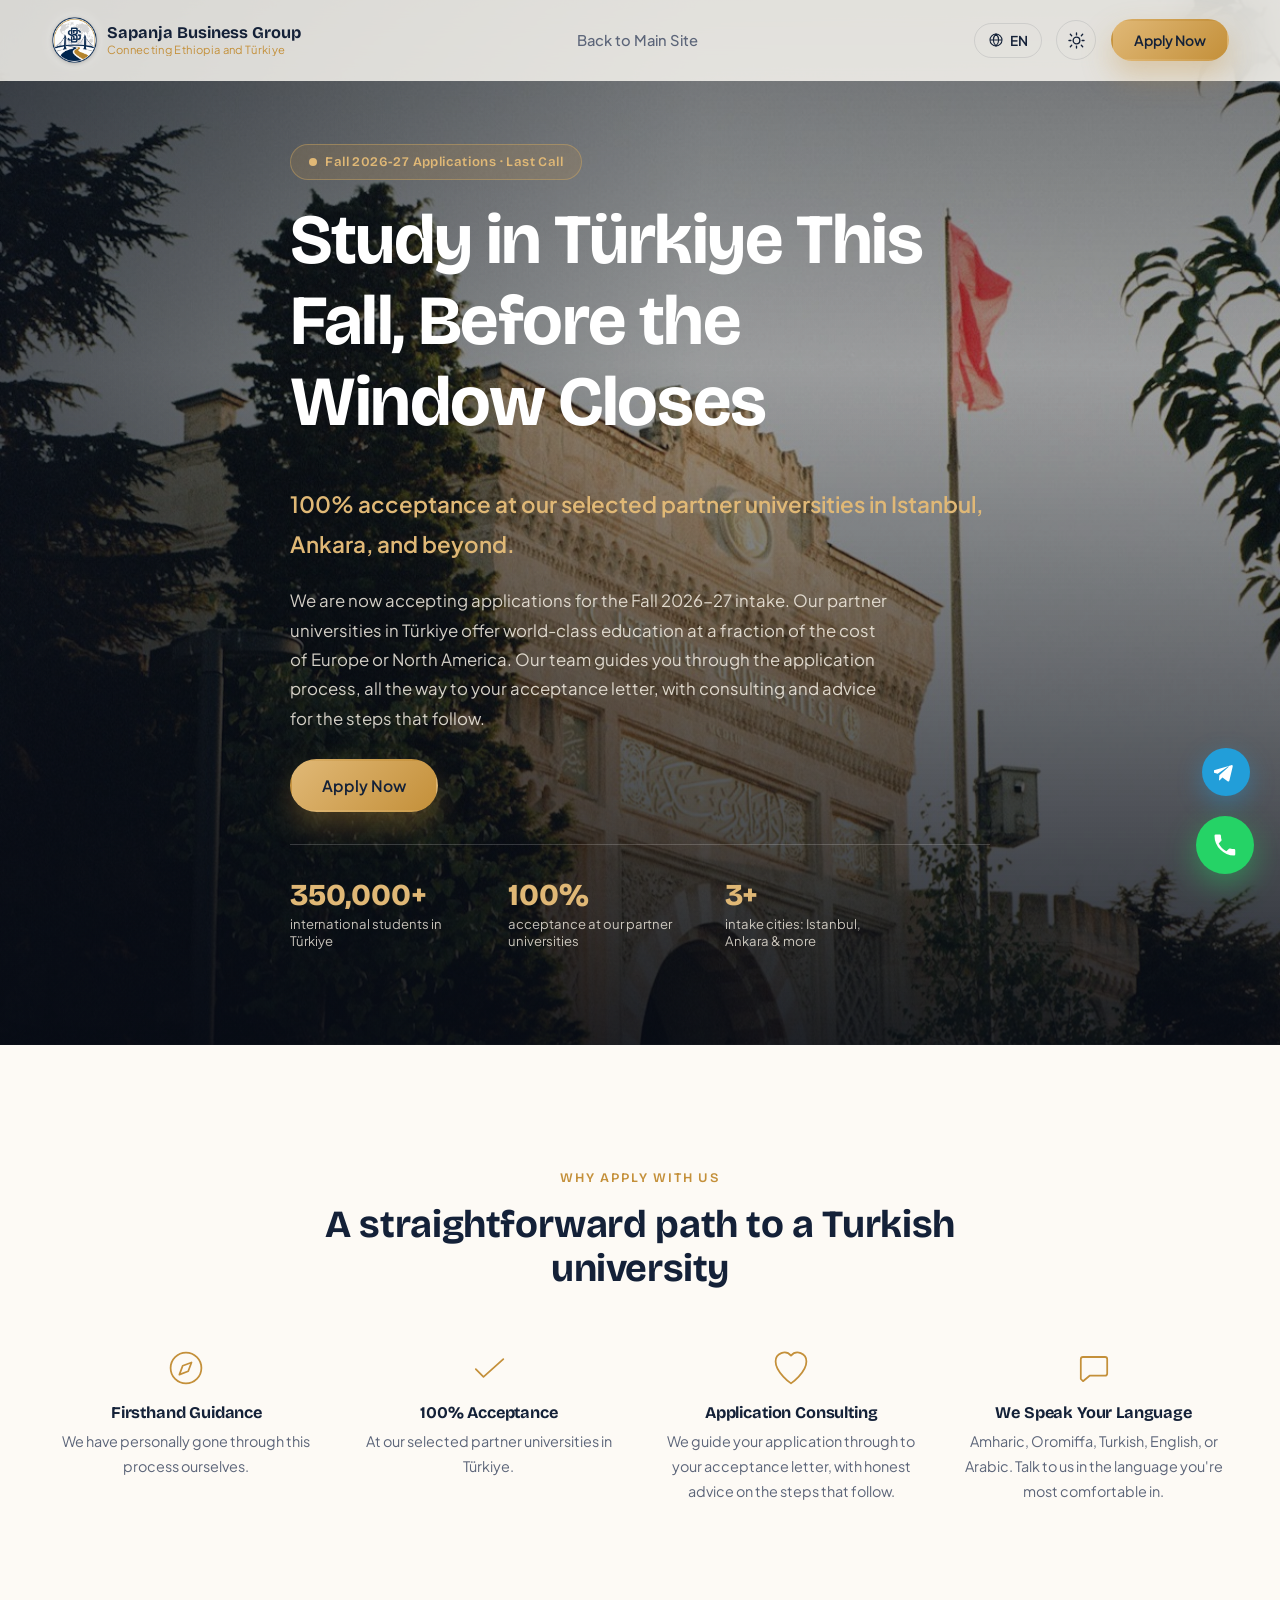
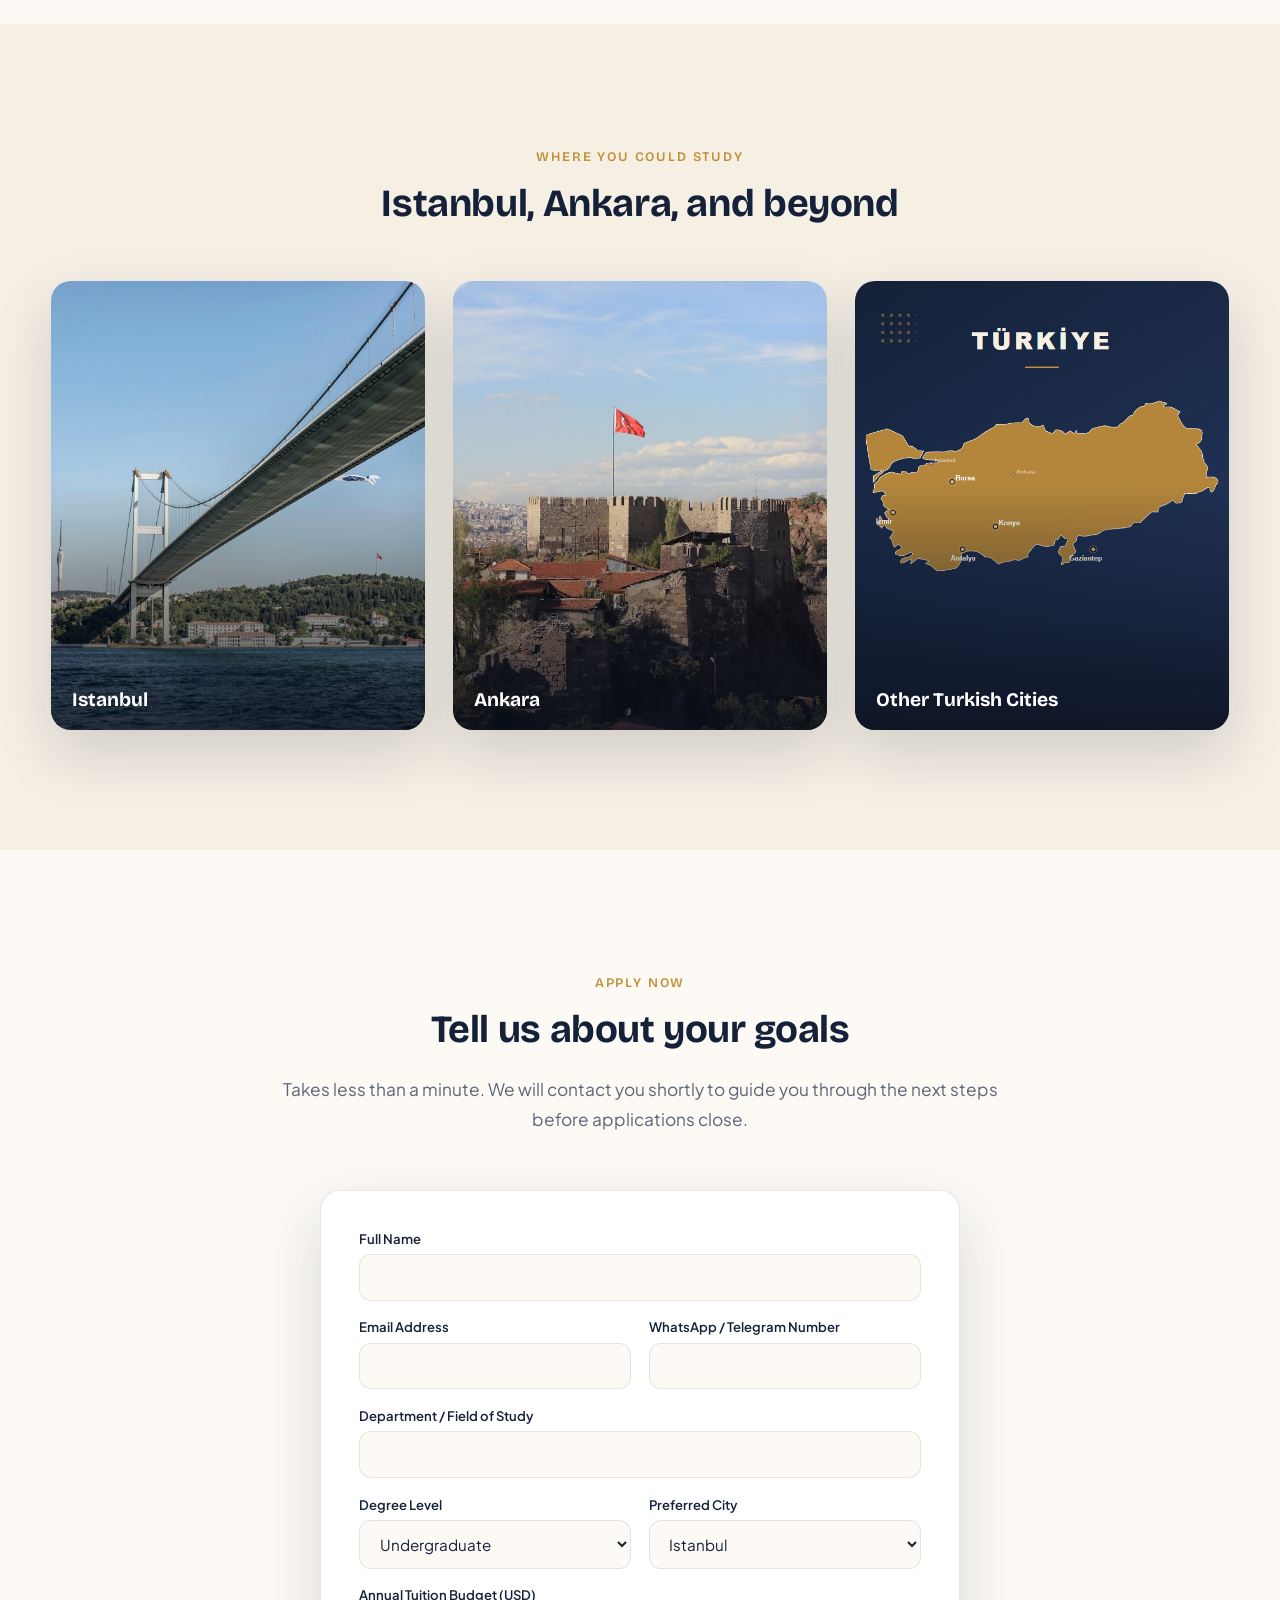
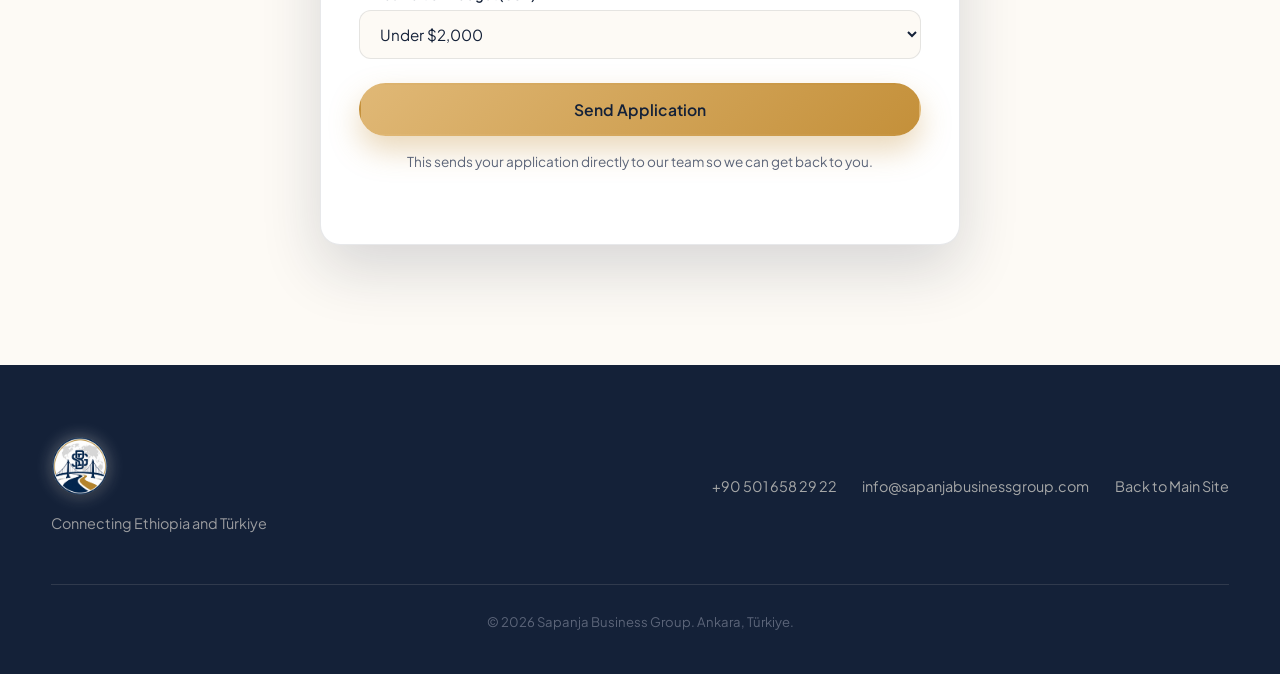
==== apply.html @ f47a03c3 "Fix mobile menu overflow, speed up preloader, add Turkiye map to apply page Header actions were over" ====
<!DOCTYPE html>
<html lang="en">
<head>
<meta charset="UTF-8">
<meta name="viewport" content="width=device-width, initial-scale=1.0">
<title>Fall 2026-27 Applications | Sapanja Business Group</title>
<meta name="description" content="Applications for Fall 2026-27 are open. 100% acceptance at our selected partner universities in Istanbul, Ankara, and beyond. Apply now, last call before the window closes.">
<link rel="icon" type="image/png" href="assets/logo-icon.png">

<meta property="og:title" content="Fall 2026-27 Applications Are Open | Sapanja Business Group">
<meta property="og:description" content="100% acceptance at our selected partner universities in Istanbul, Ankara, and beyond. Apply now.">
<meta property="og:image" content="assets/images/education-university.jpg">
<meta property="og:type" content="website">

<link rel="preconnect" href="https://fonts.googleapis.com">
<link rel="preconnect" href="https://fonts.gstatic.com" crossorigin>
<link href="https://fonts.googleapis.com/css2?family=Bricolage+Grotesque:opsz,wght@12..96,400..800&family=Plus+Jakarta+Sans:ital,wght@0,400;0,500;0,600;0,700;0,800;1,500&family=Noto+Sans+Ethiopic:wght@400;500;600;700;800&display=swap" rel="stylesheet">

<link rel="stylesheet" href="css/styles.css">
<link rel="stylesheet" href="css/apply.css">
</head>
<body>

<div id="preloader" aria-hidden="true">
  <div class="preloader-badge">
    <video class="preloader-video" src="assets/animation.mp4" autoplay muted playsinline></video>
  </div>
</div>

<header class="site-header" id="siteHeader">
  <div class="container header-inner">
    <a href="/" class="brand">
      <img src="assets/logo-icon.png" alt="Sapanja Business Group" class="brand-logo">
      <span class="brand-text">
        <span class="brand-name">Sapanja Business Group</span>
        <span class="brand-tag" data-i18n="footer.tagline">Connecting Ethiopia and Türkiye</span>
      </span>
    </a>

    <nav class="main-nav apply-nav">
      <a href="/" data-i18n="nav.back">Back to Main Site</a>
    </nav>

    <div class="header-actions">
      <div class="lang-switch" id="langSwitch">
        <button type="button" class="lang-current" id="langButton" aria-haspopup="listbox" aria-expanded="false">
          <svg viewBox="0 0 24 24" class="icon-globe"><circle cx="12" cy="12" r="9"/><path d="M3 12h18M12 3c2.5 2.5 4 6 4 9s-1.5 6.5-4 9c-2.5-2.5-4-6-4-9s1.5-6.5 4-9Z"/></svg>
          <span id="langLabel">EN</span>
        </button>
        <ul class="lang-menu" id="langMenu" role="listbox" aria-label="Select language">
          <li role="option" data-lang="en">English</li>
          <li role="option" data-lang="tr">Türkçe</li>
          <li role="option" data-lang="am">አማርኛ</li>
        </ul>
      </div>

      <button type="button" class="theme-toggle" id="themeToggle" aria-label="Toggle dark mode">
        <svg class="icon-sun" viewBox="0 0 24 24"><circle cx="12" cy="12" r="4.2"/><path d="M12 2.5v2.4M12 19.1v2.4M4.2 4.2l1.7 1.7M18.1 18.1l1.7 1.7M2.5 12h2.4M19.1 12h2.4M4.2 19.8l1.7-1.7M18.1 5.9l1.7-1.7" stroke-linecap="round"/></svg>
        <svg class="icon-moon" viewBox="0 0 24 24"><path d="M20.2 14.6A8.4 8.4 0 1 1 9.4 3.8a6.7 6.7 0 0 0 10.8 10.8Z"/></svg>
      </button>

      <a class="btn btn-gold header-cta" href="#apply-form" data-i18n="hero.cta">Apply Now</a>
    </div>
  </div>
</header>

<!-- HERO -->
<section class="hero apply-hero" id="home">
  <div class="hero-media">
    <img src="assets/images/education-university.jpg" alt="Istanbul University historic gate" class="hero-img">
    <div class="hero-scrim"></div>
  </div>

  <div class="container hero-inner">
    <span class="urgency-badge reveal"><i></i><span data-i18n="hero.eyebrow">Fall 2026-27 Applications · Last Call</span></span>
    <h1 class="hero-headline reveal" data-i18n="hero.headline">Study in Türkiye This Fall, Before the Window Closes</h1>
    <p class="hero-subheadline reveal" data-i18n="hero.subheadline">100% acceptance at our selected partner universities in Istanbul, Ankara, and beyond.</p>
    <p class="hero-body reveal" data-i18n="hero.body">We are now accepting applications for the Fall 2026-27 intake.</p>

    <div class="hero-cta reveal">
      <a href="#apply-form" class="btn btn-gold" data-i18n="hero.cta">Apply Now</a>
    </div>

    <div class="hero-stats reveal">
      <div class="hero-stat">
        <span class="hero-stat-num" data-i18n="hero.stat1.num">350,000+</span>
        <span class="hero-stat-label" data-i18n="hero.stat1.label">international students in Türkiye</span>
      </div>
      <div class="hero-stat">
        <span class="hero-stat-num" data-i18n="hero.stat2.num">100%</span>
        <span class="hero-stat-label" data-i18n="hero.stat2.label">acceptance at our partner universities</span>
      </div>
      <div class="hero-stat">
        <span class="hero-stat-num" data-i18n="hero.stat3.num">3+</span>
        <span class="hero-stat-label" data-i18n="hero.stat3.label">intake cities: Istanbul, Ankara &amp; more</span>
      </div>
    </div>
  </div>
</section>

<!-- WHY -->
<section class="section" id="why">
  <div class="container">
    <div class="section-head reveal">
      <p class="eyebrow" data-i18n="why.eyebrow">Why Apply With Us</p>
      <h2 data-i18n="why.headline">A straightforward path to a Turkish university</h2>
    </div>

    <div class="why-grid reveal">
      <div class="value-row">
        <svg viewBox="0 0 40 40" class="value-icon"><circle cx="20" cy="20" r="14"/><path d="M25 15l-3 8-8 3 3-8 8-3Z"/></svg>
        <div><h3 data-i18n="why.item1.title">Firsthand Guidance</h3><p data-i18n="why.item1.desc">We have personally gone through this process ourselves.</p></div>
      </div>
      <div class="value-row">
        <svg viewBox="0 0 40 40" class="value-icon"><path d="M8 21l7 7L33 12" stroke-linecap="round" stroke-linejoin="round"/></svg>
        <div><h3 data-i18n="why.item2.title">100% Acceptance</h3><p data-i18n="why.item2.desc">At our selected partner universities in Türkiye.</p></div>
      </div>
      <div class="value-row">
        <svg viewBox="0 0 40 40" class="value-icon"><path d="M20 34S6 24 6 14a8 8 0 0 1 14-5.3A8 8 0 0 1 34 14c0 10-14 20-14 20Z"/></svg>
        <div><h3 data-i18n="why.item3.title">Application Consulting</h3><p data-i18n="why.item3.desc">We guide your application through to your acceptance letter, with honest advice on the steps that follow.</p></div>
      </div>
      <div class="value-row">
        <svg viewBox="0 0 40 40" class="value-icon"><path d="M8 30V12a2 2 0 0 1 2-2h20a2 2 0 0 1 2 2v13a2 2 0 0 1-2 2H16l-6 5Z"/></svg>
        <div><h3 data-i18n="why.item4.title">We Speak Your Language</h3><p data-i18n="why.item4.desc">Amharic, Oromiffa, Turkish, English, or Arabic. Talk to us in the language you're most comfortable in.</p></div>
      </div>
    </div>
  </div>
</section>

<!-- CITIES -->
<section class="section section-alt" id="cities">
  <div class="container">
    <div class="section-head reveal">
      <p class="eyebrow" data-i18n="cities.eyebrow">Where You Could Study</p>
      <h2 data-i18n="cities.headline">Istanbul, Ankara, and beyond</h2>
    </div>

    <div class="city-grid reveal">
      <div class="city-card">
        <img src="assets/images/hero-istanbul.jpg" alt="Istanbul, Türkiye" loading="lazy">
        <span class="city-name" data-i18n="cities.istanbul">Istanbul</span>
      </div>
      <div class="city-card">
        <img src="assets/images/ankara-castle.jpg" alt="Ankara, Türkiye" loading="lazy">
        <span class="city-name" data-i18n="cities.ankara">Ankara</span>
      </div>
      <div class="city-card">
        <img src="assets/images/turkey-cities-map.png" alt="Map of Türkiye showing Izmir, Antalya, Bursa, Konya, and Gaziantep" loading="lazy">
        <span class="city-name" data-i18n="cities.other">Other Turkish Cities</span>
      </div>
    </div>
  </div>
</section>

<!-- FORM -->
<section class="section" id="apply-form">
  <div class="container">
    <div class="section-head reveal">
      <p class="eyebrow" data-i18n="form.eyebrow">Apply Now</p>
      <h2 data-i18n="form.headline">Tell us about your goals</h2>
      <p class="section-intro" data-i18n="form.intro">Takes less than a minute. We will reach out on WhatsApp to guide you through the next steps before applications close.</p>
    </div>

    <form class="contact-form apply-form reveal" id="applyForm">
      <div class="form-field">
        <label for="fullName" data-i18n="form.fullName">Full Name</label>
        <input type="text" id="fullName" name="fullName" required>
      </div>
      <div class="form-row">
        <div class="form-field">
          <label for="email" data-i18n="form.email">Email Address</label>
          <input type="email" id="email" name="email" required>
        </div>
        <div class="form-field">
          <label for="phone" data-i18n="form.phone">WhatsApp / Telegram Number</label>
          <input type="tel" id="phone" name="phone" required>
        </div>
      </div>
      <div class="form-field">
        <label for="department" data-i18n="form.department">Department / Field of Study</label>
        <input type="text" id="department" name="department" required>
      </div>
      <div class="form-row">
        <div class="form-field">
          <label for="level" data-i18n="form.level">Degree Level</label>
          <select id="level" name="level">
            <option value="undergrad" data-i18n="form.level.undergrad">Undergraduate</option>
            <option value="masters" data-i18n="form.level.masters">Master's</option>
            <option value="phd" data-i18n="form.level.phd">PhD</option>
          </select>
        </div>
        <div class="form-field">
          <label for="city" data-i18n="form.city">Preferred City</label>
          <select id="city" name="city">
            <option value="istanbul" data-i18n="form.city.istanbul">Istanbul</option>
            <option value="ankara" data-i18n="form.city.ankara">Ankara</option>
            <option value="other" data-i18n="form.city.other">Other City</option>
          </select>
        </div>
      </div>
      <div class="form-field">
        <label for="budget" data-i18n="form.budget">Annual Tuition Budget (USD)</label>
        <select id="budget" name="budget">
          <option value="b1" data-i18n="form.budget.b1">Under $2,000</option>
          <option value="b2" data-i18n="form.budget.b2">$2,000 - $4,000</option>
          <option value="b3" data-i18n="form.budget.b3">$4,000 - $6,000</option>
          <option value="b4" data-i18n="form.budget.b4">$6,000+</option>
        </select>
      </div>
      <button type="submit" class="btn btn-gold form-submit" data-i18n="form.submit">Send Application</button>
      <p class="form-note form-note-static" data-i18n="form.note">This sends your details to us on WhatsApp and saves a PDF copy for your records.</p>
      <p class="form-note" id="formNote"></p>
    </form>
  </div>
</section>

<!-- FOOTER -->
<footer class="site-footer">
  <div class="container footer-inner apply-footer-inner">
    <div class="footer-brand">
      <img src="assets/logo-icon.png" alt="Sapanja Business Group" class="footer-logo">
      <p data-i18n="footer.tagline">Connecting Ethiopia and Türkiye</p>
    </div>

    <div class="footer-col">
      <a href="tel:+905016582922">+90 501 658 29 22</a>
      <a href="mailto:info@sapanjabusinessgroup.com">info@sapanjabusinessgroup.com</a>
      <a href="/" data-i18n="nav.back">Back to Main Site</a>
    </div>
  </div>
  <div class="footer-bottom">
    <p>&copy; <span id="year"></span> <span data-i18n="footer.rights">Sapanja Business Group. Ankara, Türkiye.</span></p>
  </div>
</footer>

<a href="https://t.me/+905016582922" target="_blank" rel="noopener" class="telegram-float" aria-label="Chat on Telegram">
  <svg viewBox="0 0 240 240"><path d="M186.6 68.2 154 205.2c-2.5 10.9-9.1 13.5-18.4 8.4l-51-37.6-24.6 23.7c-2.7 2.7-5 5-10.2 5l3.6-51.6 94.2-85.2c4.1-3.6-.9-5.7-6.4-2.1L36.8 138.2l-50.6-15.9c-11-3.5-11.2-11 2.3-16.2L172.5 51.6c9.2-3.4 17.2 2.2 14.1 16.6Z"/></svg>
</a>

<a href="https://wa.me/905016582922" target="_blank" rel="noopener" class="whatsapp-float" aria-label="Chat on WhatsApp">
  <svg viewBox="0 0 24 24"><path d="M6.6 10.8c1.4 2.8 3.8 5.1 6.6 6.6l2.2-2.2a1 1 0 0 1 1-.25 11 11 0 0 0 3.4.55 1 1 0 0 1 1 1V20a1 1 0 0 1-1 1A17 17 0 0 1 3 4a1 1 0 0 1 1-1h3.5a1 1 0 0 1 1 1 11 11 0 0 0 .55 3.4 1 1 0 0 1-.25 1L6.6 10.8Z"/></svg>
</a>

<button type="button" class="back-to-top" id="backToTop" aria-label="Back to top">
  <svg viewBox="0 0 24 24"><path d="M12 19V5M5 12l7-7 7 7"/></svg>
</button>

<script src="js/apply-i18n.js"></script>
<script src="js/apply.js"></script>
</body>
</html>
---- css/styles.css ----
/* ===================================================================
   Sapanca Business Group - Stylesheet
=================================================================== */

:root{
  --navy: #142138;
  --navy-2: #1c2c4a;
  --gold: #c4903a;
  --gold-light: #e0b876;
  --sand: #f5efe4;
  --white: #fdfaf5;

  --bg: var(--white);
  --bg-alt: var(--sand);
  --surface: #ffffff;
  --text: #142138;
  --text-muted: #5c6579;
  --border: rgba(20,33,56,.10);
  --header-bg: rgba(253,250,245,.82);
  --shadow: 0 10px 30px rgba(20,33,56,.08);
  --shadow-lg: 0 24px 60px rgba(20,33,56,.16);

  --radius: 20px;
  --radius-sm: 12px;
  --ease: cubic-bezier(.16,1,.3,1);
}

:root[data-theme="dark"]{
  --bg: #0c1220;
  --bg-alt: #090e1a;
  --surface: #141d33;
  --text: #f3efe6;
  --text-muted: #a7b0c4;
  --border: rgba(245,239,228,.10);
  --header-bg: rgba(12,18,32,.82);
  --shadow: 0 10px 30px rgba(0,0,0,.4);
  --shadow-lg: 0 26px 70px rgba(0,0,0,.55);
  --gold: #dcae63;
}

*,*::before,*::after{ box-sizing: border-box; }
html{ scroll-behavior: smooth; }
body{
  margin:0;
  font-family:'Plus Jakarta Sans', system-ui, sans-serif;
  background: var(--bg);
  color: var(--text);
  transition: background-color .35s var(--ease), color .35s var(--ease);
  overflow-x: hidden;
  -webkit-font-smoothing: antialiased;
}
h1,h2,h3,h4{
  font-family:'Bricolage Grotesque', 'Plus Jakarta Sans', sans-serif;
  font-weight: 700;
  color: var(--text);
  line-height: 1.15;
  letter-spacing: -.01em;
  margin: 0 0 .6em;
}
p{ color: var(--text-muted); line-height: 1.75; margin: 0 0 1.1em; }
a{ color: inherit; text-decoration: none; }
img{ max-width:100%; display:block; }
ul{ list-style:none; margin:0; padding:0; }
button{ font-family: inherit; cursor:pointer; }

html[data-current-lang="am"] body{ font-family:'Noto Sans Ethiopic','Plus Jakarta Sans',sans-serif; }
html[data-current-lang="am"] h1,
html[data-current-lang="am"] h2,
html[data-current-lang="am"] h3,
html[data-current-lang="am"] h4{ font-family:'Noto Sans Ethiopic','Bricolage Grotesque',sans-serif; }

.container{
  width: min(1200px, 92%);
  margin-inline: auto;
}

.eyebrow{
  display:inline-block;
  font-family:'Bricolage Grotesque',sans-serif;
  font-weight:600;
  font-size:.82rem;
  letter-spacing:.14em;
  text-transform:uppercase;
  color: var(--gold);
  margin-bottom: .9em;
}
.eyebrow-light{ color: var(--gold-light); }

.section{ padding: 7.5rem 0; }
.section-alt{ background: var(--bg-alt); }
.section-dark{
  background: linear-gradient(165deg, var(--navy) 0%, #0d1526 100%);
  color: var(--sand);
  padding-bottom: 5rem;
}
.section-dark h2, .section-dark h3{ color: var(--white); }
.section-dark p{ color: rgba(245,239,228,.78); }

.section-head{ max-width: 720px; margin: 0 auto 3.5rem; text-align:center; }
.section-head h2{ font-size: clamp(1.9rem, 3vw, 2.7rem); }
.section-intro{ font-size: 1.08rem; }

/* ---------- Buttons ---------- */
.btn{
  display:inline-flex;
  align-items:center;
  gap:.5em;
  padding: .95em 1.9em;
  border-radius: 999px;
  font-weight:600;
  font-size:.98rem;
  border: 2px solid transparent;
  transition: transform .3s var(--ease), box-shadow .3s var(--ease), background-color .3s var(--ease), color .3s var(--ease), border-color .3s var(--ease);
  white-space: nowrap;
}
.btn:hover{ transform: translateY(-3px); }
.btn-gold{
  background: linear-gradient(135deg, var(--gold-light), var(--gold));
  color: var(--navy);
  box-shadow: 0 14px 30px rgba(196,144,58,.35);
}
.btn-gold:hover{ box-shadow: 0 18px 38px rgba(196,144,58,.48); }
.btn-outline-light{
  color: #fff;
  border-color: rgba(255,255,255,.55);
}
.btn-outline-light:hover{ background: rgba(255,255,255,.1); border-color:#fff; }
.btn-whatsapp{
  background:#25D366;
  color:#fff;
  box-shadow: 0 14px 28px rgba(37,211,102,.35);
}
.btn-telegram{
  background:#229ED9;
  color:#fff;
  box-shadow: 0 14px 28px rgba(34,158,217,.35);
}
.btn-icon{ width:1.15em; height:1.15em; fill:currentColor; }
.contact-cta-row{ display:flex; gap:1rem; flex-wrap:wrap; }

/* ---------- Header ---------- */
.site-header{
  position: fixed; inset: 0 0 auto 0; z-index: 500;
  backdrop-filter: blur(16px);
  background: var(--header-bg);
  border-bottom: 1px solid transparent;
  transition: border-color .3s var(--ease), background-color .3s var(--ease);
}
.site-header.scrolled{ border-color: var(--border); box-shadow: 0 4px 24px rgba(0,0,0,.05); }
.header-inner{
  display:flex; align-items:center; justify-content:space-between;
  height: 80px;
  gap: 1.5rem;
}
.brand{ display:flex; align-items:center; gap:.6rem; min-width:0; flex-shrink:1; }
.brand-logo{
  width:46px; height:46px; object-fit:contain; flex-shrink:0;
  filter: drop-shadow(0 1px 2px rgba(0,0,0,.22)) drop-shadow(0 0 7px rgba(255,255,255,.45));
}
.brand-text{ display:flex; flex-direction:column; line-height:1.15; min-width:0; overflow:hidden; }
.brand-name{
  font-family:'Bricolage Grotesque',sans-serif; font-weight:700; font-size:1.02rem; color:var(--text);
  white-space:nowrap; overflow:hidden; text-overflow:ellipsis;
}
.brand-tag{ font-size:.7rem; color: var(--gold); letter-spacing:.03em; white-space:nowrap; overflow:hidden; text-overflow:ellipsis; }

.main-nav{ display:flex; align-items:center; gap:1.6rem; margin-inline:auto; }
.main-nav a{
  font-size:.92rem; font-weight:500; color: var(--text-muted);
  position:relative; padding: .3rem 0; white-space:nowrap;
  transition: color .25s var(--ease);
}
.main-nav a::after{
  content:''; position:absolute; left:0; right:100%; bottom:-2px; height:2px;
  background: var(--gold); transition: right .3s var(--ease);
}
.main-nav a:hover{ color: var(--text); }
.main-nav a:hover::after{ right:0; }

.nav-apply-link{
  display:inline-flex; align-items:center; gap:.45rem;
  color: var(--gold) !important; font-weight:700;
}
.nav-apply-link i{
  width:7px; height:7px; border-radius:50%; background: var(--gold); flex-shrink:0;
  animation: urgencyPulse 1.6s infinite;
}
@keyframes urgencyPulse{
  0%,100%{ box-shadow: 0 0 0 0 rgba(196,144,58,.5); }
  50%{ box-shadow: 0 0 0 5px rgba(196,144,58,0); }
}

.header-actions{ display:flex; align-items:center; gap: .9rem; flex-shrink:0; }

.lang-switch{ position:relative; }
.lang-current{
  display:flex; align-items:center; gap:.4rem;
  background: transparent; border:1px solid var(--border);
  color: var(--text); padding:.5rem .8rem; border-radius: 999px;
  font-size:.85rem; font-weight:600;
  transition: border-color .25s var(--ease);
}
.lang-current:hover{ border-color: var(--gold); }
.icon-globe{ width:16px; height:16px; fill:none; stroke:currentColor; stroke-width:1.6; }
.lang-menu{
  position:absolute; top: calc(100% + 10px); right:0;
  background: var(--surface); border:1px solid var(--border);
  border-radius: var(--radius-sm); box-shadow: var(--shadow-lg);
  min-width:150px; overflow:hidden;
  opacity:0; visibility:hidden; transform: translateY(-8px);
  transition: all .25s var(--ease);
}
.lang-switch.open .lang-menu{ opacity:1; visibility:visible; transform:translateY(0); }
.lang-menu li{
  padding:.75rem 1rem; font-size:.9rem; font-weight:500;
  cursor:pointer; transition: background-color .2s;
  color: var(--text);
}
.lang-menu li:hover{ background: var(--bg-alt); }
.lang-menu li.active{ color: var(--gold); font-weight:700; }

.theme-toggle{
  width:40px; height:40px; border-radius:50%;
  border:1px solid var(--border); background: transparent;
  display:flex; align-items:center; justify-content:center;
  color: var(--text);
  transition: border-color .25s var(--ease);
}
.theme-toggle:hover{ border-color: var(--gold); }
.theme-toggle svg{ width:19px; height:19px; fill:none; stroke:currentColor; stroke-width:1.7; }
.icon-moon{ display:none; }
:root[data-theme="dark"] .icon-sun{ display:none; }
:root[data-theme="dark"] .icon-moon{ display:block; }

.header-cta{ padding:.7em 1.5em; font-size:.88rem; }

.hamburger{
  display:none; width:40px; height:40px; border:none; background:transparent;
  flex-direction:column; align-items:center; justify-content:center; gap:5px;
}
.hamburger span{
  width:22px; height:2px; background: var(--text); border-radius:2px;
  transition: transform .3s var(--ease), opacity .3s var(--ease);
}
.hamburger.open span:nth-child(1){ transform: translateY(7px) rotate(45deg); }
.hamburger.open span:nth-child(2){ opacity:0; }
.hamburger.open span:nth-child(3){ transform: translateY(-7px) rotate(-45deg); }

/* ---------- Hero (photo-backed) ---------- */
.hero{
  position: relative;
  min-height: 100vh;
  display:flex; align-items:flex-end;
  padding: 9rem 0 6rem;
  overflow:hidden;
  isolation: isolate;
}
.hero-media{ position:absolute; inset:0; z-index:-1; }
.hero-media picture{ display:block; width:100%; height:100%; }
.hero-img{
  width:100%; height:100%; object-fit:cover; object-position: center 50%;
  transform: scale(1.06);
  animation: heroZoom 22s ease-out forwards;
}
@keyframes heroZoom{ to{ transform: scale(1); } }
.hero-scrim{
  position:absolute; inset:0;
  background:
    linear-gradient(180deg, rgba(10,15,26,.55) 0%, rgba(10,15,26,.35) 35%, rgba(8,12,22,.88) 100%),
    linear-gradient(90deg, rgba(8,12,22,.55) 0%, rgba(8,12,22,.05) 55%);
}
.hero-inner{ position:relative; z-index:1; max-width: 760px; }
.hero-headline{
  font-size: clamp(2.5rem, 5.6vw, 4.4rem);
  font-weight:700;
  letter-spacing:-.02em;
  color: #fff;
}
.hero-subheadline{ font-size: clamp(1.1rem, 1.8vw, 1.4rem); color: var(--gold-light); font-weight:600; margin-bottom:1em; }
.hero-body{ max-width: 600px; font-size:1.05rem; color: rgba(245,239,228,.86); }
.hero-cta{ display:flex; gap:1rem; flex-wrap:wrap; margin-top: 1.6rem; }

.scroll-cue{
  position:absolute; bottom: 1.6rem; left:50%; transform: translateX(-50%);
  width:26px; height:42px; border:2px solid rgba(255,255,255,.55); border-radius:20px;
  z-index:1;
}
.scroll-cue span{
  position:absolute; top:7px; left:50%; width:4px; height:8px; border-radius:2px;
  background: var(--gold-light); transform: translateX(-50%);
  animation: scrollcue 1.8s infinite;
}
@keyframes scrollcue{
  0%{ opacity:1; top:7px; } 70%{opacity:0;} 100%{ opacity:0; top:20px; }
}

/* ---------- Marquee ---------- */
.marquee{
  background: var(--navy); overflow:hidden; white-space:nowrap;
  border-bottom: 1px solid rgba(245,239,228,.08);
}
.marquee-track{
  display:inline-flex; align-items:center; gap: 2.5rem;
  padding: .85rem 0;
  animation: marqueeScroll 32s linear infinite;
  width: max-content;
}
.marquee-track span{
  font-family:'Bricolage Grotesque',sans-serif; font-weight:600; font-size:.95rem;
  letter-spacing:.08em; text-transform:uppercase; color: rgba(245,239,228,.75);
}
.marquee-track i{ width:5px; height:5px; border-radius:50%; background: var(--gold); display:inline-block; }
@keyframes marqueeScroll{ from{ transform: translateX(0); } to{ transform: translateX(-50%); } }

/* ---------- Stats strip ---------- */
.stats-strip{ background: var(--bg); padding: 3.5rem 0; }
.stats-grid{ display:grid; grid-template-columns: repeat(4,1fr); gap: 1.25rem; }
.stat-card{
  background: var(--surface); border:1px solid var(--border); border-radius: var(--radius);
  padding: 1.8rem 1.4rem; box-shadow: var(--shadow); text-align:center;
  transition: transform .35s var(--ease), box-shadow .35s var(--ease);
}
.stat-card:hover{ transform: translateY(-6px); box-shadow: var(--shadow-lg); }
.stat-num, .stat-num-plain{
  font-family:'Bricolage Grotesque',sans-serif; font-weight:800; font-size:2rem; color: var(--navy);
  display:inline;
}
.stat-plus{ font-family:'Bricolage Grotesque',sans-serif; font-weight:800; font-size:2rem; color: var(--gold); }
:root[data-theme="dark"] .stat-num, :root[data-theme="dark"] .stat-num-plain{ color: var(--gold-light); }
.stat-label{ font-size:.82rem; color: var(--text-muted); display:block; margin-top:.4rem; }

/* ---------- About ---------- */
.about-grid{ display:grid; grid-template-columns: .95fr 1.05fr; gap: 4.5rem; align-items:center; }
.about-media{ position:relative; border-radius: var(--radius); overflow:hidden; box-shadow: var(--shadow-lg); aspect-ratio: 4/5; }
.about-media img{ width:100%; height:100%; object-fit:cover; }
.about-media-caption{
  position:absolute; left:1.2rem; bottom:1.2rem;
  display:flex; align-items:center; gap:.5rem;
  background: rgba(12,18,32,.65); backdrop-filter: blur(8px);
  color:#fff; font-size:.85rem; font-weight:600;
  padding:.55rem 1rem; border-radius:999px;
}
.pin-icon{ width:15px; height:15px; fill:none; stroke: var(--gold-light); stroke-width:1.8; }
.about-copy h2{ font-size: clamp(1.9rem,3vw,2.6rem); }

.value-list{ margin-top: 2rem; display:grid; gap: 1.4rem; }
.value-row{ display:flex; gap:1.1rem; align-items:flex-start; }
.value-icon{ width:40px; height:40px; flex-shrink:0; fill:none; stroke: var(--gold); stroke-width:1.6; stroke-linecap:round; stroke-linejoin:round; }
.value-row h3{ font-size:1.02rem; margin-bottom:.25rem; }
.value-row p{ font-size:.9rem; margin:0; }

/* ---------- Services ---------- */
.service-block{
  display:grid; grid-template-columns: .9fr 1.1fr; gap:3.5rem; align-items:center;
  margin-bottom: 5.5rem;
}
.service-block:last-child{ margin-bottom:0; }
.service-block.reverse{ direction: rtl; }
.service-block.reverse > *{ direction: ltr; }
.service-media{
  position:relative; aspect-ratio: 4/3.2; border-radius: var(--radius);
  overflow:hidden; box-shadow: var(--shadow-lg);
}
.service-media img{ width:100%; height:100%; object-fit:cover; transition: transform .6s var(--ease); }
.service-block:hover .service-media img{ transform: scale(1.06); }
.service-media::after{
  content:''; position:absolute; inset:0;
  background: linear-gradient(180deg, rgba(10,15,26,.05) 40%, rgba(10,15,26,.75) 100%);
}
.service-number{
  position:absolute; top:1.2rem; left:1.4rem; z-index:2;
  font-family:'Bricolage Grotesque',sans-serif;
  font-size:1.6rem; font-weight:800; color: rgba(255,255,255,.9);
}
.service-badge{
  position:absolute; top:1.1rem; right:1.2rem; z-index:2;
  width:48px; height:48px; border-radius:50%;
  background: linear-gradient(135deg, var(--gold-light), var(--gold));
  display:flex; align-items:center; justify-content:center;
  box-shadow: 0 8px 22px rgba(0,0,0,.25);
}
.service-badge svg{ width:26px; height:26px; fill:none; stroke: var(--navy); stroke-width:1.7; stroke-linejoin:round; stroke-linecap:round; }
.service-caption{
  position:absolute; left:1.4rem; bottom:1.2rem; z-index:2;
  color:#fff; font-weight:600; font-size:.95rem;
}
.service-copy h3{ font-size: clamp(1.5rem,2.2vw,1.9rem); }
.service-tagline{ font-weight:600; color: var(--gold); font-size:1.02rem; margin-bottom:1em; }
.service-list{ display:grid; grid-template-columns: 1fr 1fr; gap:.6rem .8rem; margin-top:1.3rem; }
.service-list li{
  font-size:.92rem; color: var(--text); display:flex; gap:.55rem; align-items:flex-start;
}
.service-list li::before{
  content:''; flex-shrink:0; width:7px; height:7px; margin-top:.5em; border-radius:50%;
  background: var(--gold);
}

/* ---------- Additional services ---------- */
.additional-grid{ display:grid; grid-template-columns: repeat(3,1fr); gap: 1.75rem; }
.additional-card{
  background: var(--surface); border:1px solid var(--border); border-radius: var(--radius);
  padding: 2.2rem; box-shadow: var(--shadow);
  transition: transform .3s var(--ease), box-shadow .3s var(--ease);
}
.additional-card:hover{ transform: translateY(-6px); box-shadow: var(--shadow-lg); }
.additional-icon{ width:38px; height:38px; fill:none; stroke: var(--gold); stroke-width:1.8; stroke-linejoin:round; stroke-linecap:round; margin-bottom:1.1rem; }
.additional-card h3{ font-size:1.15rem; }
.additional-card p{ font-size:.92rem; }

/* ---------- Corridor ---------- */
.corridor-grid{ display:grid; grid-template-columns: 1.05fr .95fr; gap:4rem; align-items:center; margin-bottom: 4rem; }
.corridor-grid h2{ font-size: clamp(1.9rem,3vw,2.5rem); }
.corridor-statement{ font-family:'Bricolage Grotesque',sans-serif; font-weight:700; font-size:1.3rem; color: var(--gold-light); margin-top:1.4em; }

.corridor-photos{ position:relative; height: 420px; }
.corridor-photo{
  position:absolute; object-fit:cover; border-radius: var(--radius);
  box-shadow: 0 20px 50px rgba(0,0,0,.4); border: 3px solid rgba(245,239,228,.08);
}
.photo-a{ width:62%; height:75%; top:0; left:0; z-index:1; }
.photo-b{ width:52%; height:55%; bottom:0; right:0; z-index:2; }
.photo-c{ width:34%; height:34%; top:8%; right:4%; z-index:3; }

.corridor-facts{ display:grid; grid-template-columns: repeat(4,1fr); gap:1.1rem; }
.fact{
  background: rgba(245,239,228,.05); border:1px solid rgba(245,239,228,.12);
  border-radius: var(--radius-sm); padding:1.3rem 1.4rem;
}
.fact-num{ display:block; font-family:'Bricolage Grotesque',sans-serif; font-weight:800; color: var(--gold-light); font-size:1.5rem; margin-bottom:.4rem; }
.fact span:last-child{ color: rgba(245,239,228,.78); font-size:.88rem; }

/* ---------- Travel band ---------- */
.travel-band{ position:relative; height: 40vh; min-height:280px; overflow:hidden; }
.travel-band img{ width:100%; height:100%; object-fit:cover; }
.travel-band-scrim{ position:absolute; inset:0; background: linear-gradient(90deg, rgba(10,15,26,.75), rgba(10,15,26,.15)); }
.travel-band p{
  position:absolute; left: 6%; bottom: 2.2rem; max-width: 32rem;
  font-family:'Bricolage Grotesque',sans-serif; font-weight:700;
  font-size: clamp(1.2rem, 2.4vw, 1.7rem); color:#fff; margin:0;
}

/* ---------- Process ---------- */
.process-grid{ display:grid; grid-template-columns: repeat(4,1fr); gap:1.75rem; }
.process-step{
  position:relative; padding: 2.4rem 1.6rem 1.8rem; border-radius: var(--radius);
  background: var(--surface); border:1px solid var(--border); box-shadow: var(--shadow);
  transition: transform .35s var(--ease), box-shadow .35s var(--ease);
}
.process-step:hover{ transform: translateY(-6px); box-shadow: var(--shadow-lg); }
.process-num{
  display:block; font-family:'Bricolage Grotesque',sans-serif; font-weight:800;
  font-size:2.2rem; color: var(--gold); opacity:.85;
  margin-bottom:1rem;
}
.process-step h3{ font-size:1.08rem; }
.process-step p{ font-size:.9rem; margin:0; }

/* ---------- Contact ---------- */
.contact-grid{ display:grid; grid-template-columns: .95fr 1.05fr; gap:4rem; align-items:start; }
.contact-list{ margin: 2rem 0; display:grid; gap:1.3rem; }
.contact-list li{ display:flex; gap:1rem; align-items:flex-start; }
.contact-icon{ width:22px; height:22px; fill:none; stroke: var(--gold); stroke-width:1.6; flex-shrink:0; margin-top:.2rem; }
.contact-label{ display:block; font-size:.78rem; text-transform:uppercase; letter-spacing:.06em; color: var(--text-muted); margin-bottom:.15rem; }
.contact-list strong{ font-size:1.02rem; font-weight:600; }
.contact-list a:hover strong{ color: var(--gold); }

.contact-form{
  background: var(--surface); border:1px solid var(--border); border-radius: var(--radius);
  padding: 2.4rem; box-shadow: var(--shadow-lg);
}
.form-row{ display:grid; grid-template-columns:1fr 1fr; gap:1.1rem; }
.form-field{ margin-bottom:1.1rem; }
.form-field label{
  display:block; font-size:.82rem; font-weight:600; color: var(--text); margin-bottom:.45rem;
}
.form-field input, .form-field select, .form-field textarea{
  width:100%; padding:.85em 1em; border-radius: var(--radius-sm);
  border:1px solid var(--border); background: var(--bg);
  color: var(--text); font-family:inherit; font-size:.95rem;
  transition: border-color .25s var(--ease), box-shadow .25s var(--ease);
}
.form-field input:focus, .form-field select:focus, .form-field textarea:focus{
  outline:none; border-color: var(--gold); box-shadow: 0 0 0 3px rgba(196,144,58,.18);
}
.form-field textarea{ resize: vertical; min-height:100px; }
.form-submit{ width:100%; justify-content:center; margin-top:.4rem; }
.form-note{ text-align:center; margin: .9rem 0 0; font-size:.88rem; color: var(--gold); min-height:1.2em; }
.form-note-error{ color: #c0503a; }

/* ---------- Footer ---------- */
.site-footer{ background: var(--navy); color: rgba(245,239,228,.8); padding-top: 4.5rem; }
:root[data-theme="dark"] .site-footer{ background:#080d18; }
.footer-inner{
  display:grid; grid-template-columns: 1.4fr 1fr 1fr 1fr; gap:2.5rem;
  padding-bottom: 3rem; border-bottom:1px solid rgba(245,239,228,.12);
}
.footer-logo{
  width:58px; height:58px; object-fit:contain; margin-bottom:1rem;
  filter: drop-shadow(0 2px 4px rgba(0,0,0,.3)) drop-shadow(0 0 8px rgba(255,255,255,.35));
}
.footer-brand p{ color: rgba(245,239,228,.6); font-size:.9rem; margin:0; }
.footer-col h4{ color: var(--white); font-size:.92rem; text-transform:uppercase; letter-spacing:.06em; margin-bottom:1.1rem; font-family:'Bricolage Grotesque',sans-serif; }
.footer-col{ display:flex; flex-direction:column; gap:.7rem; font-size:.9rem; }
.footer-col a, .footer-col span{ color: rgba(245,239,228,.65); transition: color .2s; }
.footer-col a:hover{ color: var(--gold-light); }
.footer-langs{ display:flex; gap:.6rem; }
.footer-langs button{
  border:1px solid rgba(245,239,228,.25); background:transparent; color: rgba(245,239,228,.7);
  padding:.4rem .8rem; border-radius:999px; font-size:.8rem; font-weight:600;
  transition: all .2s;
}
.footer-langs button:hover, .footer-langs button.active{ border-color: var(--gold); color: var(--gold-light); }
.footer-bottom{ text-align:center; padding: 1.6rem 0; font-size:.82rem; color: rgba(245,239,228,.5); }

/* ---------- Floating elements ---------- */
.whatsapp-float{
  position: fixed; right: 1.6rem; bottom: 1.6rem; z-index:400;
  width:58px; height:58px; border-radius:50%;
  background:#25D366; display:flex; align-items:center; justify-content:center;
  box-shadow: 0 10px 30px rgba(37,211,102,.45);
  animation: floatPulse 2.6s infinite;
}
.whatsapp-float svg{ width:28px; height:28px; fill:#fff; }
@keyframes floatPulse{
  0%,100%{ box-shadow: 0 10px 30px rgba(37,211,102,.45); }
  50%{ box-shadow: 0 10px 30px rgba(37,211,102,.75), 0 0 0 8px rgba(37,211,102,.12); }
}

.telegram-float{
  position: fixed; right: 1.9rem; bottom: 6.5rem; z-index:400;
  width:48px; height:48px; border-radius:50%;
  background:#229ED9; display:flex; align-items:center; justify-content:center;
  box-shadow: 0 8px 24px rgba(34,158,217,.4);
  transition: transform .25s var(--ease), box-shadow .25s var(--ease);
}
.telegram-float:hover{ transform: translateY(-3px); box-shadow: 0 12px 28px rgba(34,158,217,.5); }
.telegram-float svg{ width:24px; height:24px; fill:#fff; }

.back-to-top{
  position: fixed; right: 1.6rem; bottom: 10.6rem; z-index:400;
  width:44px; height:44px; border-radius:50%; border:1px solid var(--border);
  background: var(--surface); color: var(--text); box-shadow: var(--shadow);
  display:flex; align-items:center; justify-content:center;
  opacity:0; visibility:hidden; transform: translateY(10px);
  transition: all .3s var(--ease);
}
.back-to-top.visible{ opacity:1; visibility:visible; transform:translateY(0); }
.back-to-top svg{ width:18px; height:18px; fill:none; stroke:currentColor; stroke-width:2; stroke-linecap:round; stroke-linejoin:round; }

/* ---------- Preloader ---------- */
#preloader{
  position:fixed; inset:0; z-index:9999; background: var(--sand);
  display:flex; align-items:center; justify-content:center;
  transition: opacity .6s var(--ease), visibility .6s var(--ease);
}
#preloader.done{ opacity:0; visibility:hidden; }
.preloader-badge{
  width: min(280px, 56vw); height: min(280px, 56vw);
  border-radius:50%; overflow:hidden;
  box-shadow: 0 12px 40px rgba(20,33,56,.2);
  background: var(--sand);
}
.preloader-video{
  width:100%; height:100%; object-fit:cover; display:block;
  transform: scale(1.24);
  mix-blend-mode: multiply;
}

/* ---------- Reveal animation ---------- */
.reveal{ opacity:0; transform: translateY(28px); transition: opacity .7s var(--ease), transform .7s var(--ease); }
.reveal.in{ opacity:1; transform: translateY(0); }

/* ===================================================================
   Responsive
=================================================================== */
@media (max-width: 1024px){
  .about-grid, .corridor-grid, .contact-grid{ grid-template-columns: 1fr; gap:3rem; }
  .about-media{ aspect-ratio: 16/9; }
  .corridor-photos{ height: 320px; }
  .service-block, .service-block.reverse{ direction: ltr; grid-template-columns: 1fr; }
  .service-media{ max-width: 480px; }
  .process-grid{ grid-template-columns: 1fr 1fr; }
  .additional-grid{ grid-template-columns: 1fr 1fr; }
  .footer-inner{ grid-template-columns: 1fr 1fr; }
  .stats-grid{ grid-template-columns: 1fr 1fr; }
  .corridor-facts{ grid-template-columns: 1fr 1fr; }
}

@media (max-width: 1040px){
  .main-nav{ display:none; }
  .hamburger{ display:flex; }
  .header-cta{ display:none; }

  .main-nav.open{
    display:flex; flex-direction:column; align-items:flex-start; gap:0;
    position:fixed; top:80px; left:0; right:0; height: calc(100vh - 80px);
    background: var(--bg); padding: 1rem 6% 2rem; z-index:400;
    overflow-y:auto; margin:0;
  }
  .main-nav.open a{
    width:100%; padding: 1.1rem 0; border-bottom:1px solid var(--border); font-size:1.05rem;
  }
}

@media (max-width: 640px){
  html{ font-size: 14.5px; }

  .container{ width: 90%; }
  .section{ padding: 3.5rem 0; }
  .section-head{ margin-bottom: 2.4rem; }
  .section-head h2, .about-copy h2, .corridor-grid h2{ font-size: 1.7rem; }
  .eyebrow{ font-size:.72rem; margin-bottom:.7em; }

  .hero{ padding-top:6.5rem; padding-bottom:3.5rem; min-height: 72vh; text-align:left; align-items:flex-end; }
  .hero-img{ object-position: center 46%; transform: scale(1.01); }
  .hero-headline{ font-size: 1.9rem; line-height:1.2; }
  .hero-subheadline{ font-size: .98rem; }
  .hero-body{ font-size: .88rem; }
  .hero-cta{ margin-top: 1.2rem; gap:.7rem; }
  .hero-cta .btn{ padding:.8em 1.4em; font-size:.85rem; }

  .btn{ padding:.85em 1.6em; font-size:.9rem; }

  .stats-grid{ grid-template-columns: 1fr 1fr; gap:.85rem; }
  .stat-card{ padding: 1.2rem 1rem; }
  .stat-num, .stat-num-plain, .stat-plus{ font-size:1.4rem; }
  .stat-label{ font-size:.72rem; }

  .about-media{ aspect-ratio: 16/10; }
  .value-icon{ width:32px; height:32px; }
  .value-row h3{ font-size:.92rem; }
  .value-row p{ font-size:.82rem; }

  .service-copy h3{ font-size:1.25rem; }
  .service-tagline{ font-size:.92rem; }
  .service-badge{ width:38px; height:38px; }
  .service-badge svg{ width:20px; height:20px; }
  .service-number{ font-size:1.2rem; }

  .additional-card{ padding: 1.6rem; }

  .process-grid{ grid-template-columns: 1fr; }
  .process-step{ padding: 1.8rem 1.3rem 1.4rem; }
  .process-num{ font-size:1.6rem; }

  .additional-grid{ grid-template-columns: 1fr; }
  .service-list{ grid-template-columns: 1fr; }
  .form-row{ grid-template-columns: 1fr; }
  .footer-inner{ grid-template-columns: 1fr; text-align:left; }
  .contact-form{ padding: 1.6rem; }
  .brand-tag{ display:none; }
  .brand-logo{ width:36px; height:36px; }
  .brand-name{ font-size:.92rem; }

  .corridor-facts{ grid-template-columns: 1fr; gap:.8rem; }
  .fact{ padding:1rem 1.1rem; }
  .fact-num{ font-size:1.2rem; }
  .fact span:last-child{ font-size:.82rem; }
  .corridor-photos{ height: 240px; }
  .corridor-statement{ font-size:1.05rem; }

  .travel-band{ height:30vh; min-height:200px; }
  .travel-band p{ left: 5%; right:5%; font-size:1.1rem; }
}
---- css/apply.css ----
/* ===================================================================
   Sapanja Business Group - Fall 2026-27 application page
=================================================================== */

.apply-nav{ margin-inline:auto; }
.apply-nav a{
  font-size:.92rem; font-weight:500; color: var(--text-muted);
  transition: color .25s var(--ease);
}
.apply-nav a:hover{ color: var(--text); }

/* ---------- Hero ---------- */
.apply-hero{ min-height: 88vh; }
.apply-hero .hero-img{ object-position: center 20%; }
.apply-hero .hero-inner{ max-width: 700px; }

.urgency-badge{
  display:inline-flex; align-items:center; gap:.55rem;
  background: rgba(196,144,58,.16); border:1px solid rgba(220,174,99,.4);
  color: var(--gold-light); font-family:'Bricolage Grotesque',sans-serif;
  font-weight:600; font-size:.82rem; letter-spacing:.03em;
  padding:.55rem 1.1rem; border-radius:999px; margin-bottom:1.3rem;
}
.urgency-badge i{
  width:8px; height:8px; border-radius:50%; background: var(--gold-light);
  animation: urgencyPulse 1.6s infinite;
}
@keyframes urgencyPulse{
  0%,100%{ box-shadow: 0 0 0 0 rgba(220,174,99,.55); }
  50%{ box-shadow: 0 0 0 6px rgba(220,174,99,0); }
}

.hero-stats{ display:flex; gap: 2.6rem; flex-wrap:wrap; padding-top:2rem; margin-top:2rem; border-top:1px solid rgba(255,255,255,.18); }
.hero-stat{ display:flex; flex-direction:column; }
.hero-stat-num{ font-family:'Bricolage Grotesque',sans-serif; font-weight:800; font-size:1.9rem; color: var(--gold-light); }
.hero-stat-label{ font-size:.82rem; color: rgba(245,239,228,.8); display:block; margin-top:.15rem; max-width:11rem; }

/* ---------- Why grid ---------- */
.why-grid{ display:grid; grid-template-columns: repeat(4, 1fr); gap: 2rem; }
.why-grid .value-row{ flex-direction:column; text-align:center; align-items:center; gap:.9rem; }
.why-grid .value-icon{ width:44px; height:44px; }
.why-grid h3{ font-size:1.02rem; margin-bottom:.35rem; }
.why-grid p{ font-size:.9rem; }

/* ---------- City cards ---------- */
.city-grid{ display:grid; grid-template-columns: repeat(3, 1fr); gap: 1.75rem; }
.city-card{
  position:relative; aspect-ratio: 3/3.6; border-radius: var(--radius);
  overflow:hidden; box-shadow: var(--shadow-lg);
}
.city-card img{ width:100%; height:100%; object-fit:cover; transition: transform .5s var(--ease); }
.city-card:hover img{ transform: scale(1.06); }
.city-card::after{
  content:''; position:absolute; inset:0;
  background: linear-gradient(180deg, rgba(10,15,26,0) 45%, rgba(10,15,26,.82) 100%);
}
.city-name{
  position:absolute; left:1.3rem; bottom:1.2rem; z-index:2;
  color:#fff; font-family:'Bricolage Grotesque',sans-serif; font-weight:700; font-size:1.2rem;
}
/* ---------- Form ---------- */
.apply-form{ max-width: 640px; margin: 0 auto; }
.form-note-static{ color: var(--text-muted); font-size:.85rem; }
.form-note-error{ color: #c0503a; }

/* ---------- Footer ---------- */
.apply-footer-inner{ grid-template-columns: 1fr auto; align-items:center; }
.apply-footer-inner .footer-col{ flex-direction:row; gap:1.6rem; }

@media (max-width: 1024px){
  .why-grid{ grid-template-columns: 1fr 1fr; }
  .city-grid{ grid-template-columns: 1fr; }
  .apply-footer-inner{ grid-template-columns: 1fr; gap:1.5rem; text-align:center; }
  .apply-footer-inner .footer-col{ justify-content:center; }
}

@media (max-width: 640px){
  .why-grid{ grid-template-columns: 1fr; }
  .hero-stats{ gap:1.6rem; }
  .apply-footer-inner .footer-col{ flex-direction:column; gap:.7rem; }
}
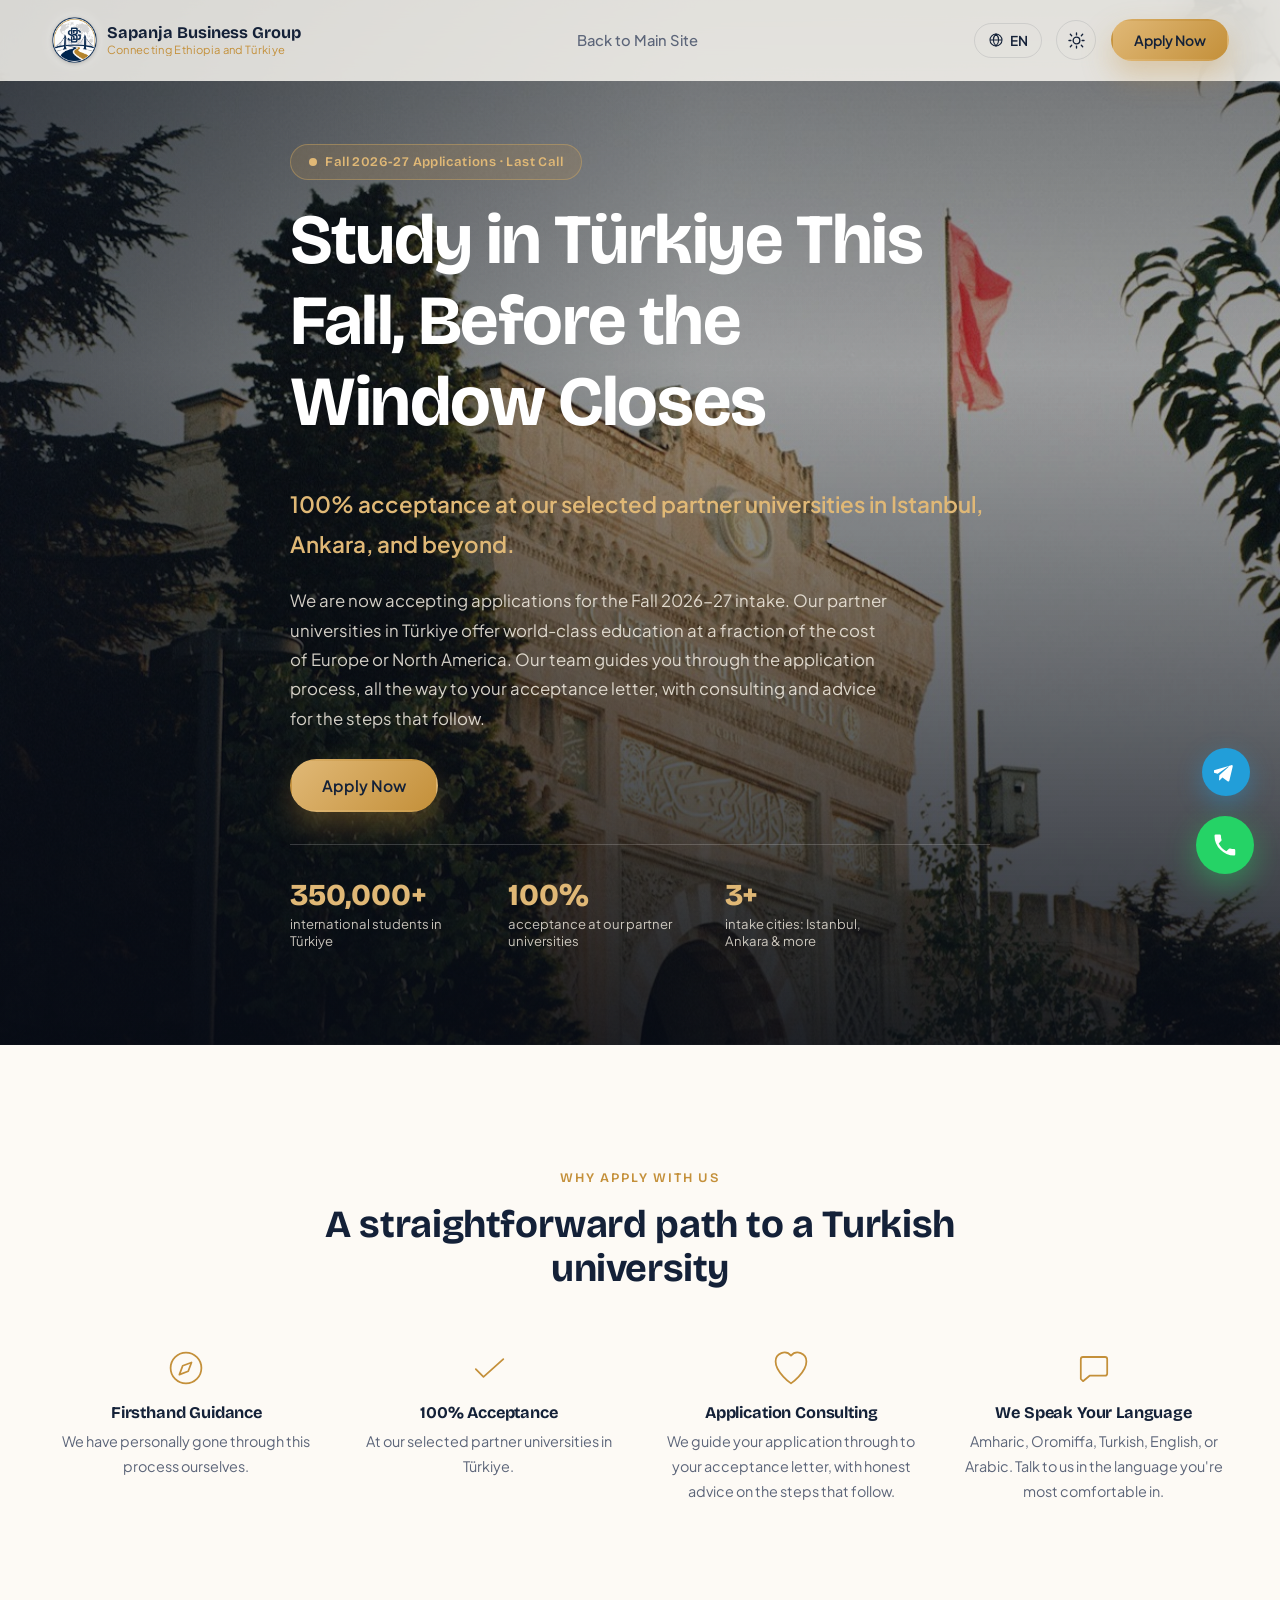
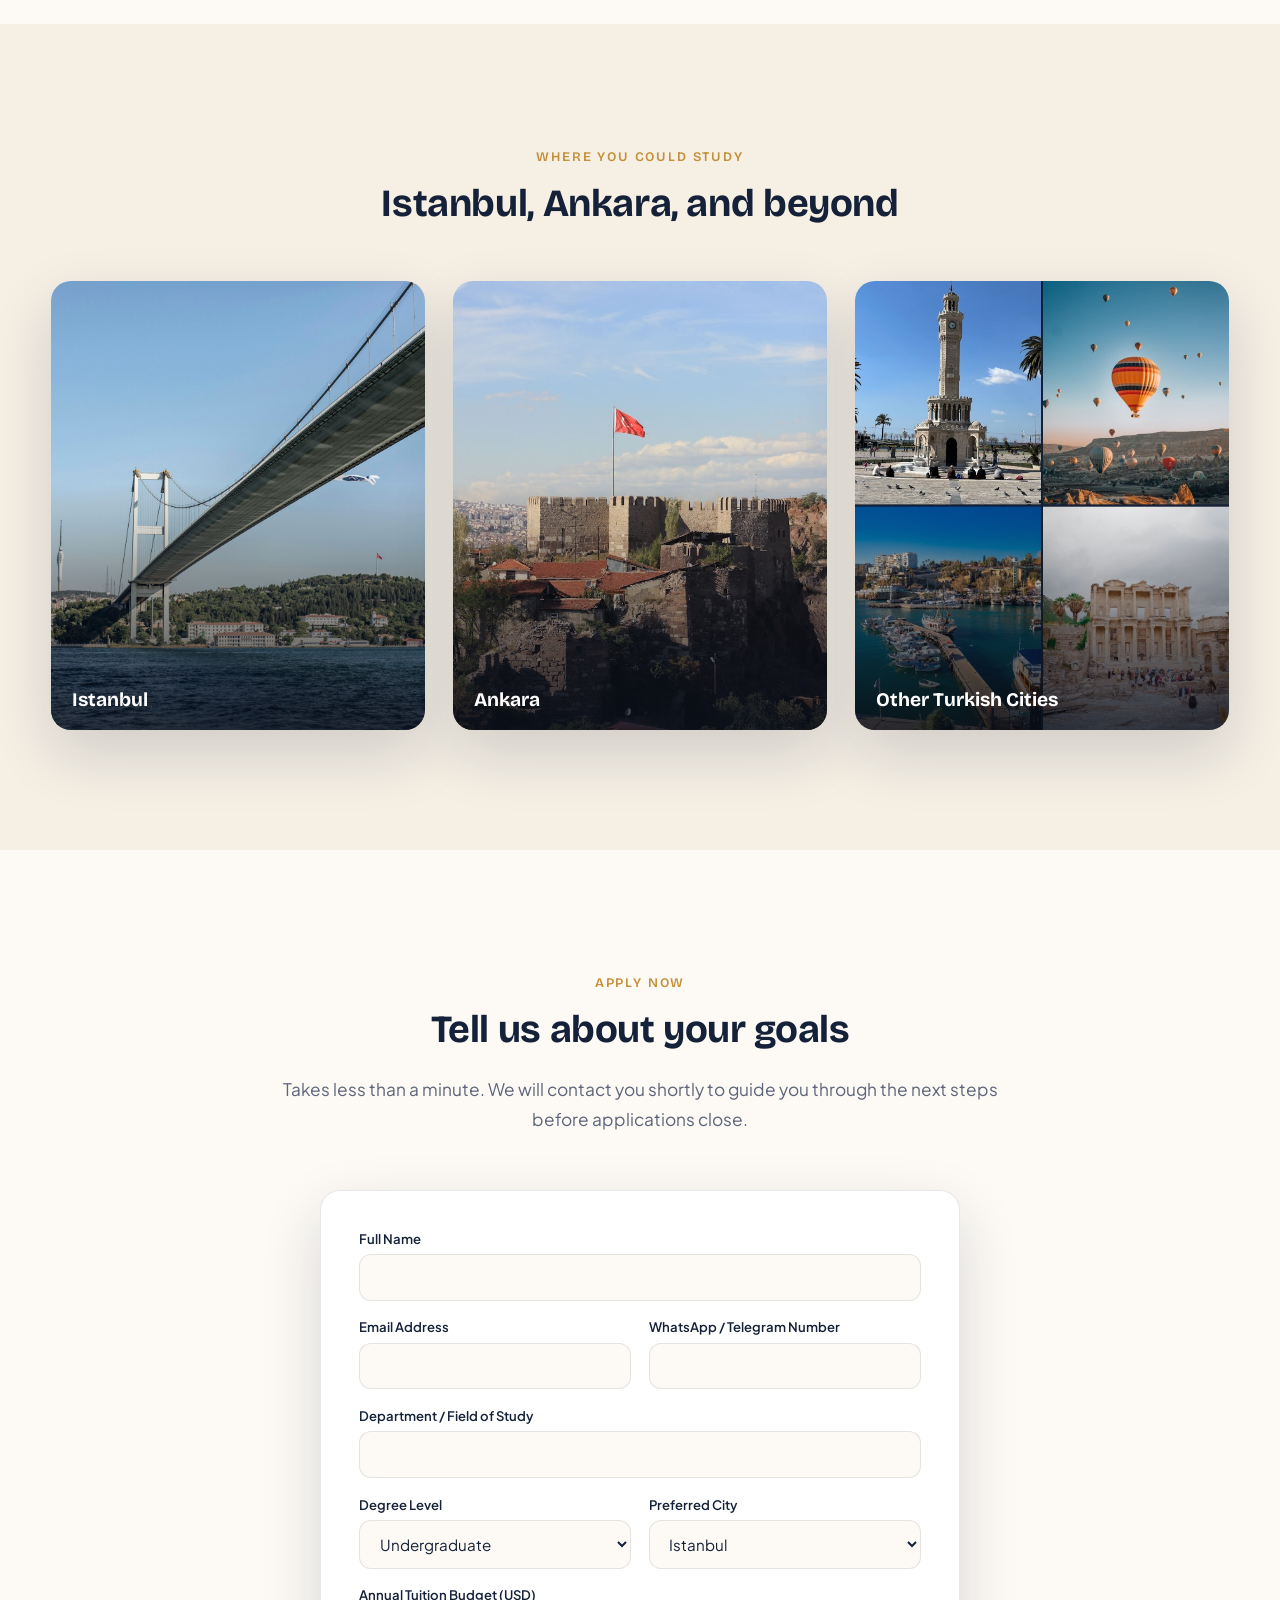
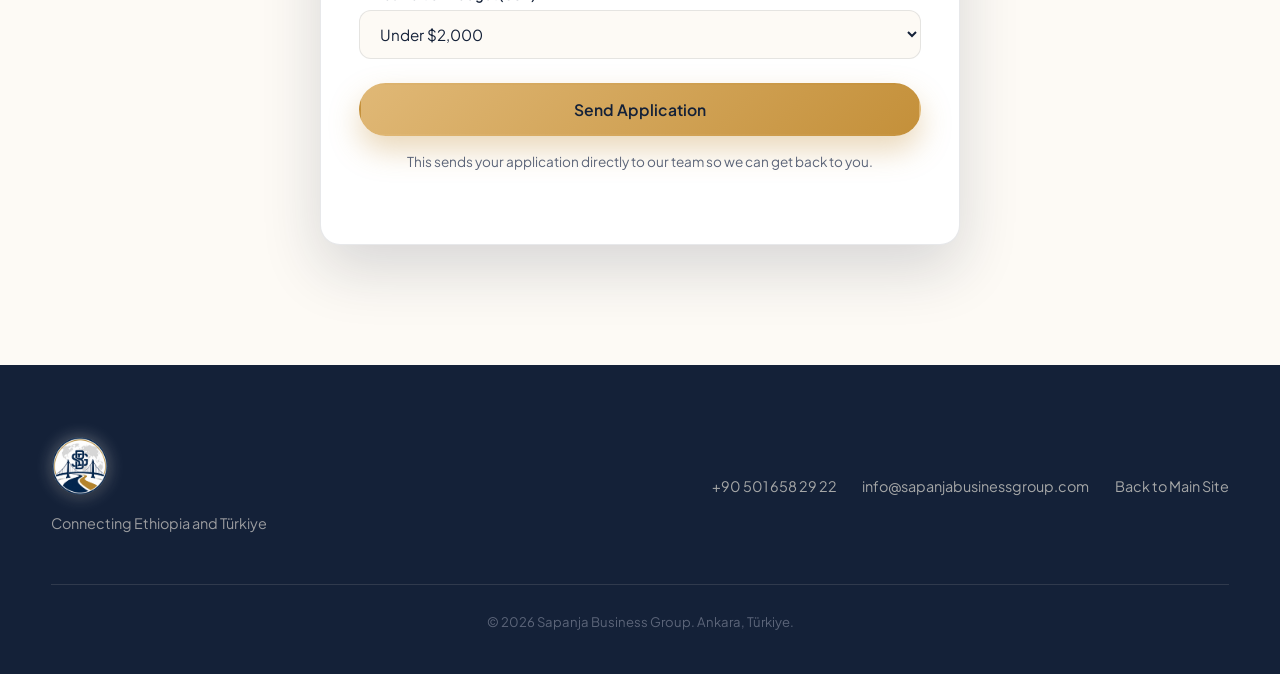
==== commit 81efd7f4: "Replace illustrated Turkiye map with a real photo collage The hand-drawn map on the apply page's "Ot" ====
--- a/apply.html
+++ b/apply.html
@@ -145,7 +145,7 @@
         <span class="city-name" data-i18n="cities.ankara">Ankara</span>
       </div>
       <div class="city-card">
-        <img src="assets/images/turkey-cities-map.png" alt="Map of Türkiye showing Izmir, Antalya, Bursa, Konya, and Gaziantep" loading="lazy">
+        <img src="assets/images/turkey-cities-collage.jpg" alt="Izmir, Cappadocia, Antalya, and Ephesus, Türkiye" loading="lazy">
         <span class="city-name" data-i18n="cities.other">Other Turkish Cities</span>
       </div>
     </div>
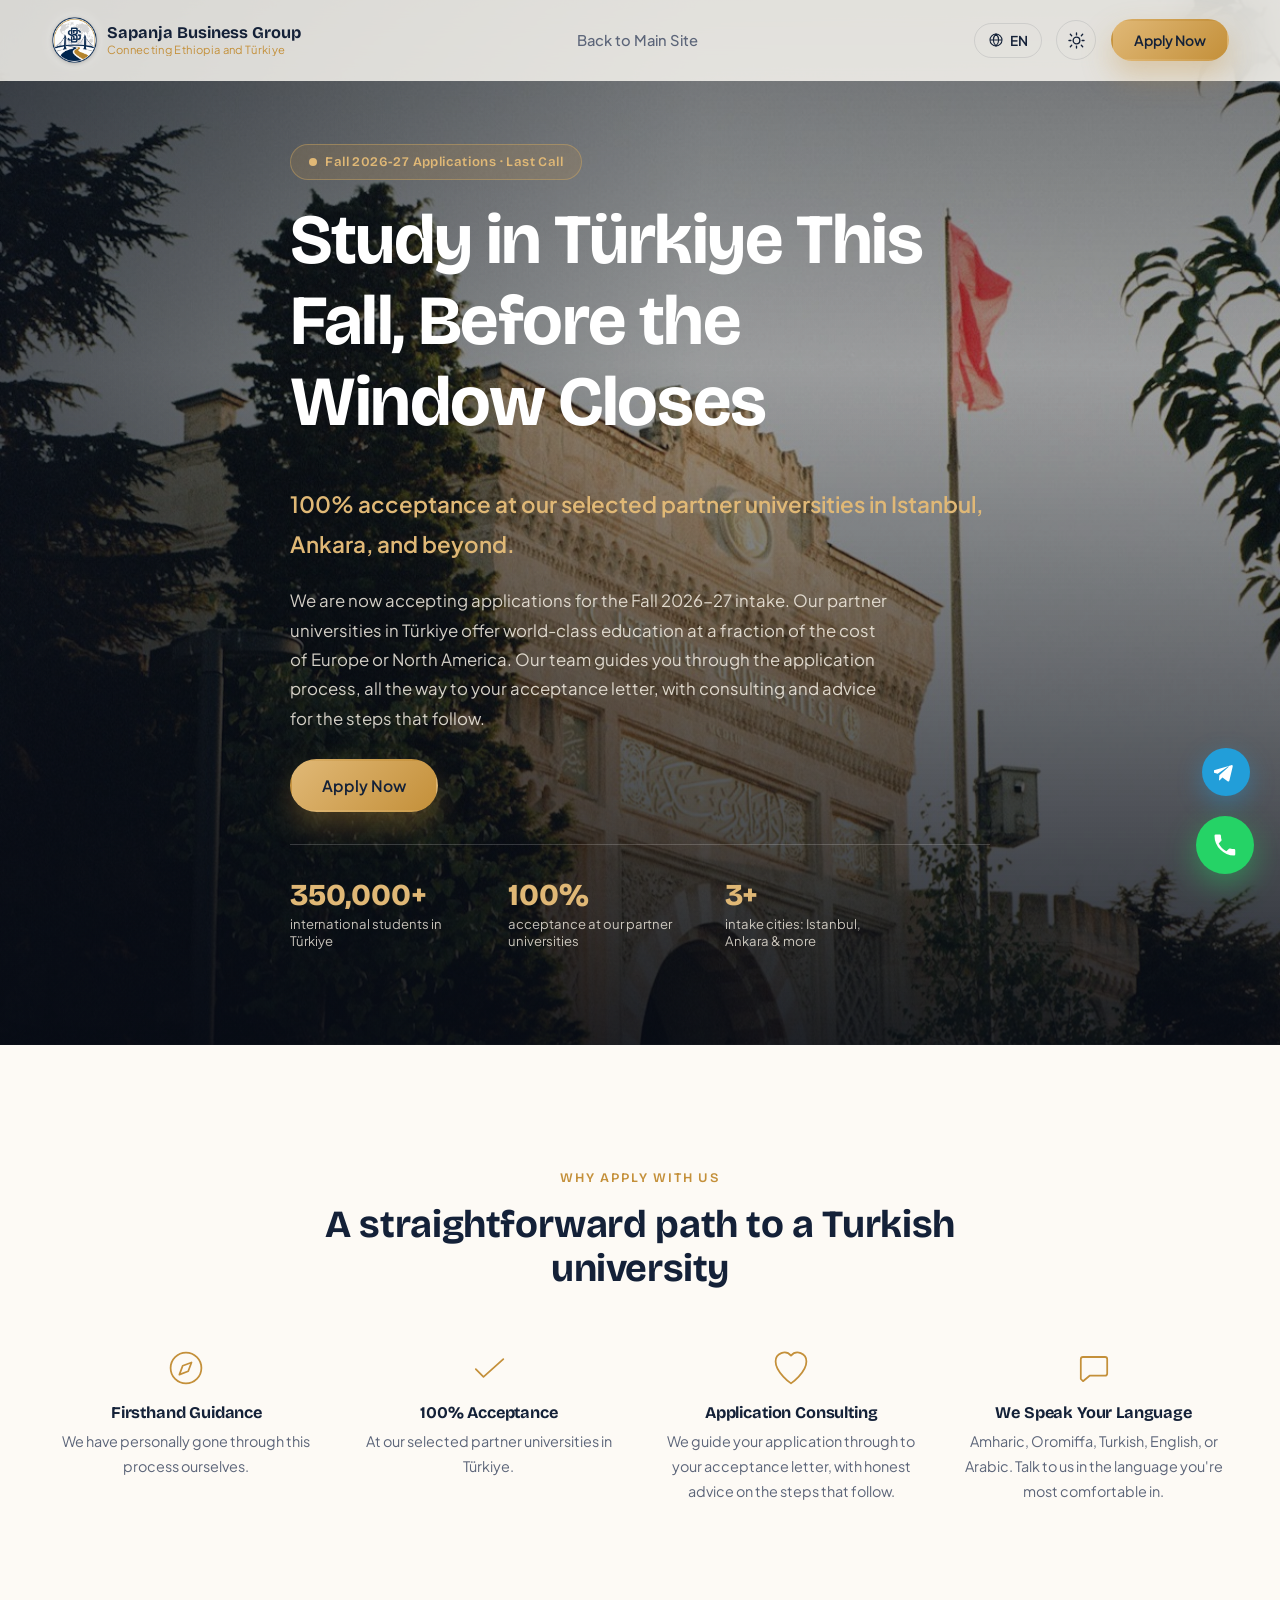
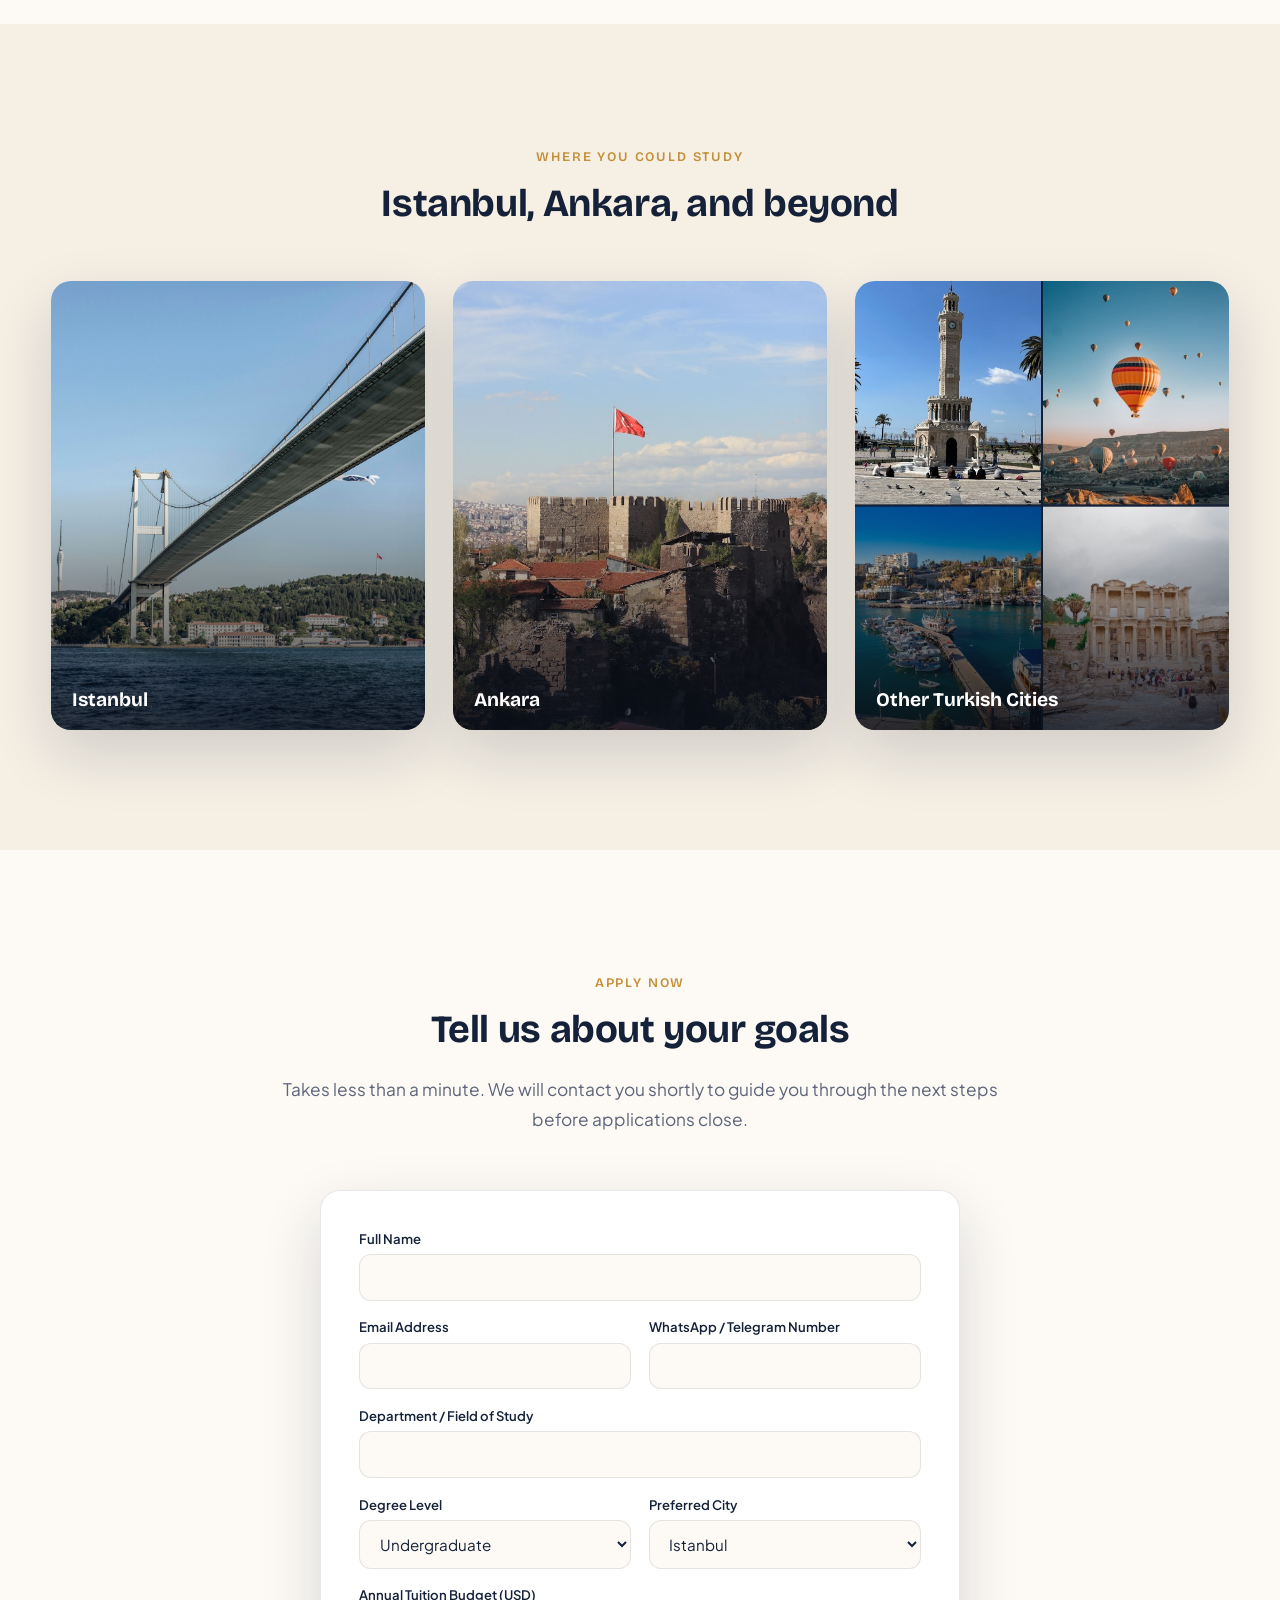
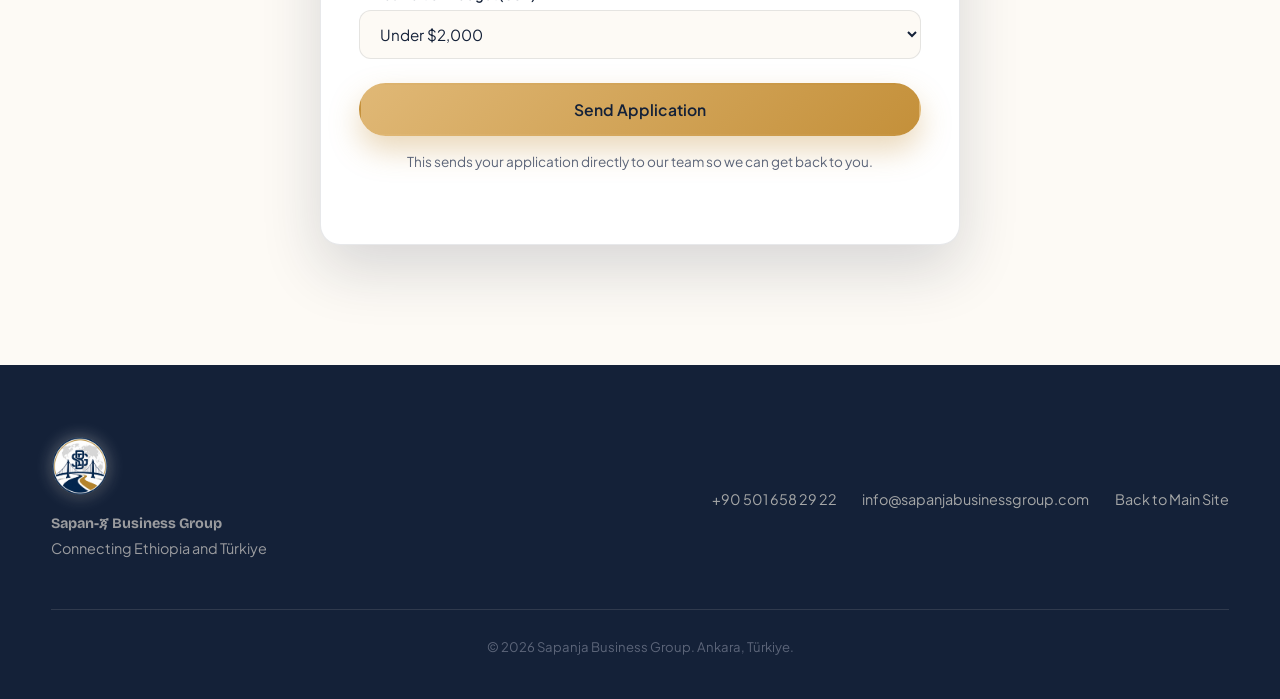
==== commit 8aae4c84: "Add stylized brand name to footer next to the logo" ====
--- a/apply.html
+++ b/apply.html
@@ -219,6 +219,7 @@
   <div class="container footer-inner apply-footer-inner">
     <div class="footer-brand">
       <img src="assets/logo-icon.png" alt="Sapanja Business Group" class="footer-logo">
+      <p class="footer-brand-name">Sapan-ጃ Business Group</p>
       <p data-i18n="footer.tagline">Connecting Ethiopia and Türkiye</p>
     </div>
 
--- a/css/styles.css
+++ b/css/styles.css
@@ -497,6 +497,10 @@
 .footer-logo{
   width:58px; height:58px; object-fit:contain; margin-bottom:1rem;
   filter: drop-shadow(0 2px 4px rgba(0,0,0,.3)) drop-shadow(0 0 8px rgba(255,255,255,.35));
+}
+.footer-brand-name{
+  font-family:'Bricolage Grotesque','Noto Sans Ethiopic',sans-serif; font-weight:700;
+  color: var(--white); font-size:1.05rem; margin:0 0 .35rem;
 }
 .footer-brand p{ color: rgba(245,239,228,.6); font-size:.9rem; margin:0; }
 .footer-col h4{ color: var(--white); font-size:.92rem; text-transform:uppercase; letter-spacing:.06em; margin-bottom:1.1rem; font-family:'Bricolage Grotesque',sans-serif; }
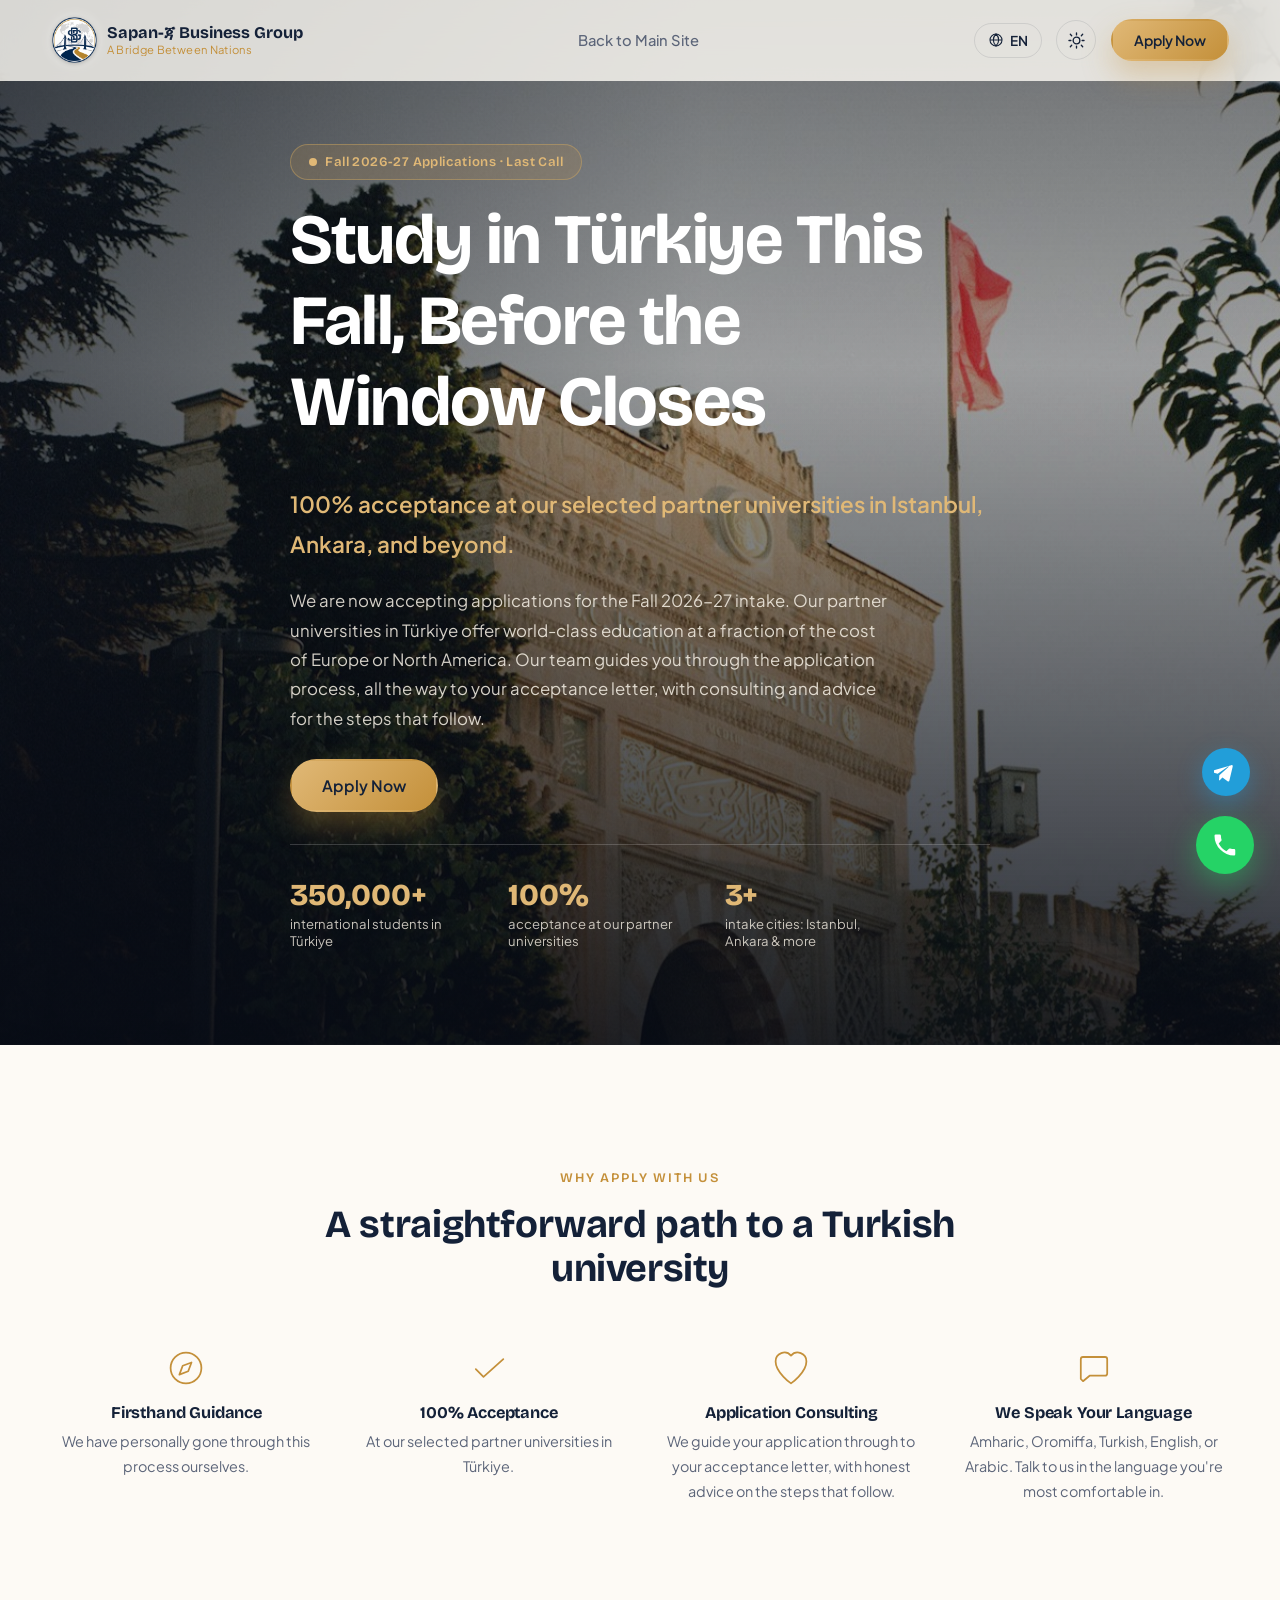
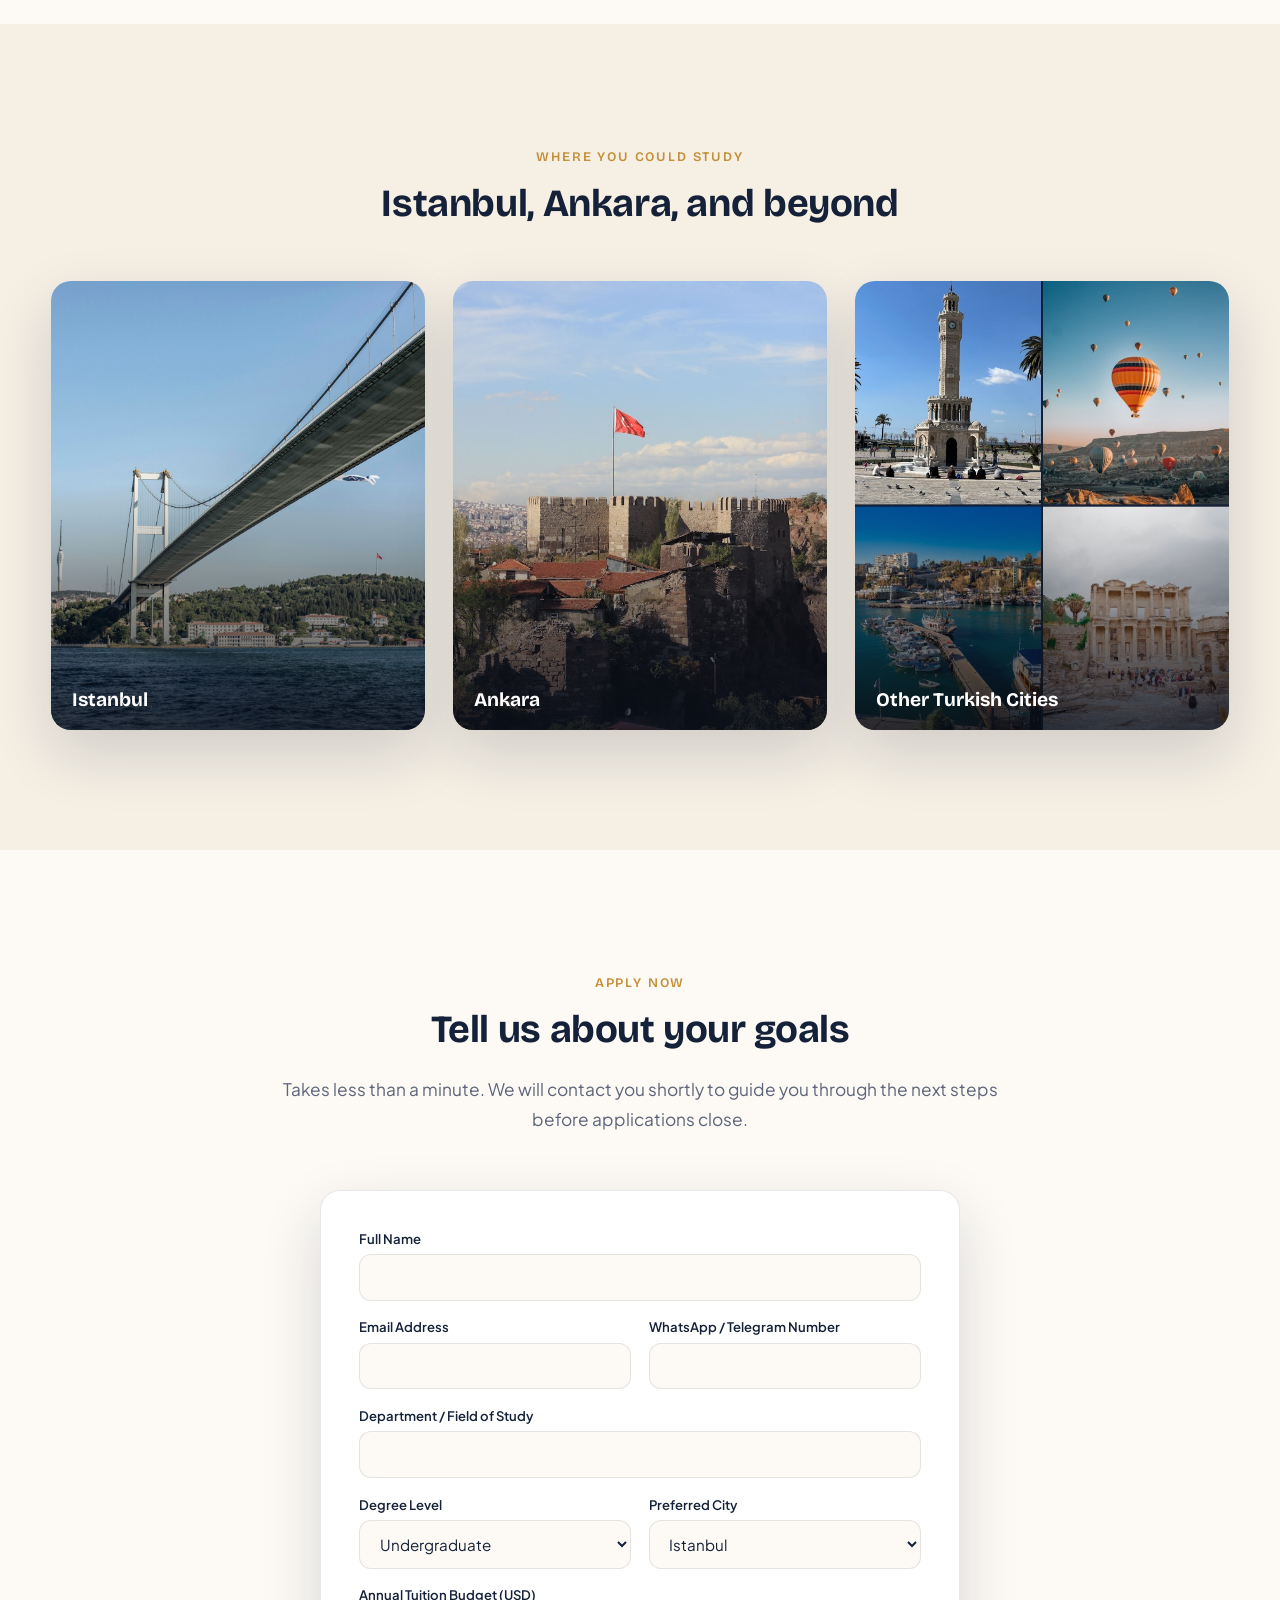
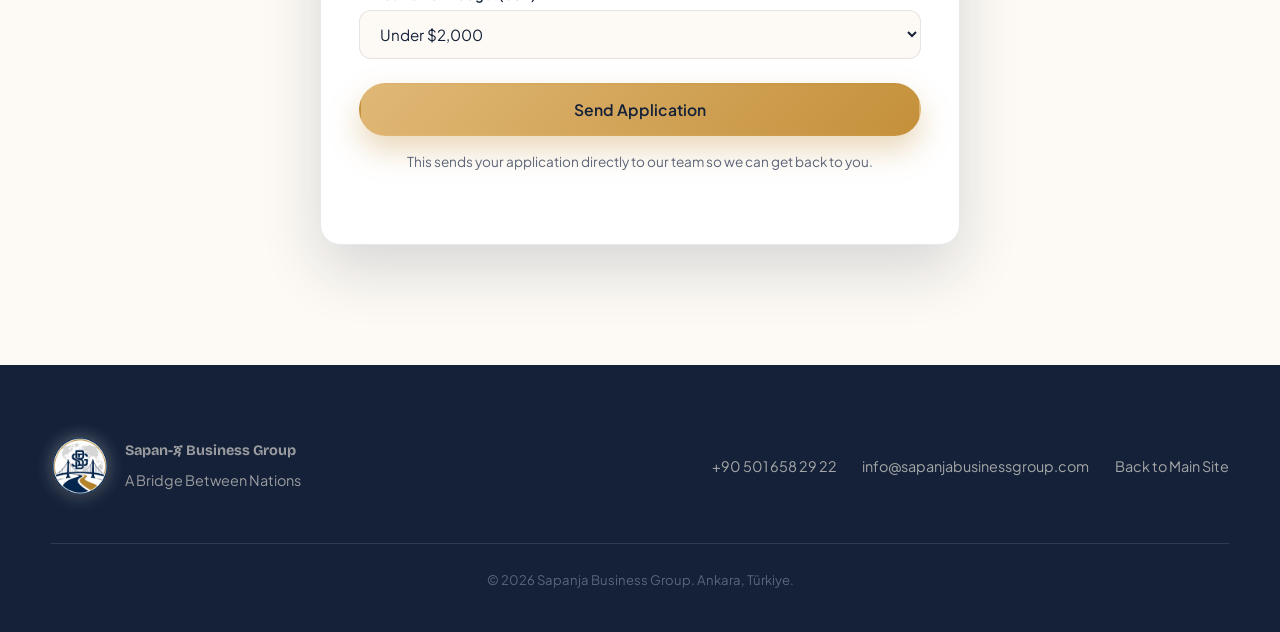
==== commit ad6f859f: "Update header brand mark, footer layout, and site tagline Header now matches the footer's Sapan-ጃ st" ====
--- a/apply.html
+++ b/apply.html
@@ -32,8 +32,8 @@
     <a href="/" class="brand">
       <img src="assets/logo-icon.png" alt="Sapanja Business Group" class="brand-logo">
       <span class="brand-text">
-        <span class="brand-name">Sapanja Business Group</span>
-        <span class="brand-tag" data-i18n="footer.tagline">Connecting Ethiopia and Türkiye</span>
+        <span class="brand-name">Sapan-ጃ Business Group</span>
+        <span class="brand-tag" data-i18n="footer.tagline">A Bridge Between Nations</span>
       </span>
     </a>
 
@@ -219,8 +219,10 @@
   <div class="container footer-inner apply-footer-inner">
     <div class="footer-brand">
       <img src="assets/logo-icon.png" alt="Sapanja Business Group" class="footer-logo">
-      <p class="footer-brand-name">Sapan-ጃ Business Group</p>
-      <p data-i18n="footer.tagline">Connecting Ethiopia and Türkiye</p>
+      <div class="footer-brand-text">
+        <p class="footer-brand-name">Sapan-ጃ Business Group</p>
+        <p data-i18n="footer.tagline">A Bridge Between Nations</p>
+      </div>
     </div>
 
     <div class="footer-col">
--- a/css/styles.css
+++ b/css/styles.css
@@ -494,13 +494,15 @@
   display:grid; grid-template-columns: 1.4fr 1fr 1fr 1fr; gap:2.5rem;
   padding-bottom: 3rem; border-bottom:1px solid rgba(245,239,228,.12);
 }
+.footer-brand{ display:flex; align-items:center; gap:1rem; }
 .footer-logo{
-  width:58px; height:58px; object-fit:contain; margin-bottom:1rem;
+  width:58px; height:58px; object-fit:contain; flex-shrink:0;
   filter: drop-shadow(0 2px 4px rgba(0,0,0,.3)) drop-shadow(0 0 8px rgba(255,255,255,.35));
 }
+.footer-brand-text{ display:flex; flex-direction:column; gap:.3rem; }
 .footer-brand-name{
   font-family:'Bricolage Grotesque','Noto Sans Ethiopic',sans-serif; font-weight:700;
-  color: var(--white); font-size:1.05rem; margin:0 0 .35rem;
+  color: var(--white); font-size:1.25rem; margin:0;
 }
 .footer-brand p{ color: rgba(245,239,228,.6); font-size:.9rem; margin:0; }
 .footer-col h4{ color: var(--white); font-size:.92rem; text-transform:uppercase; letter-spacing:.06em; margin-bottom:1.1rem; font-family:'Bricolage Grotesque',sans-serif; }
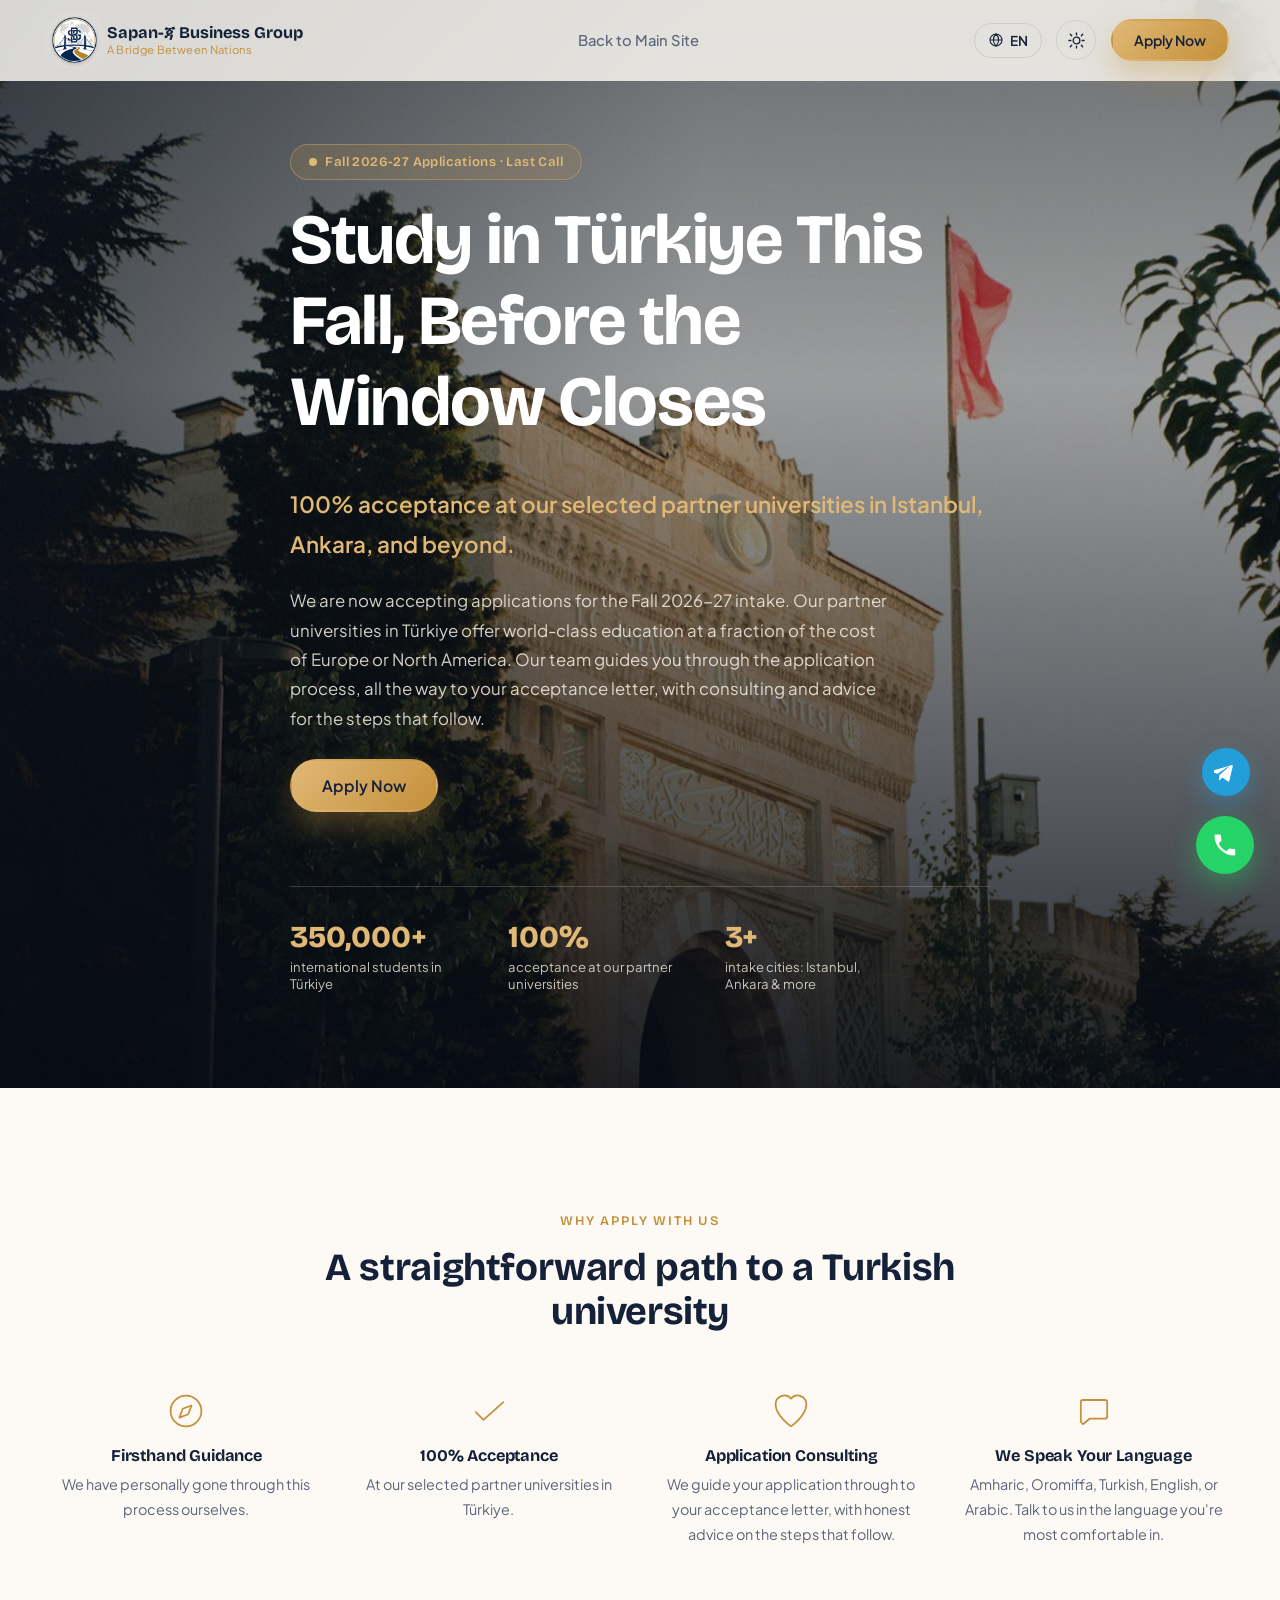
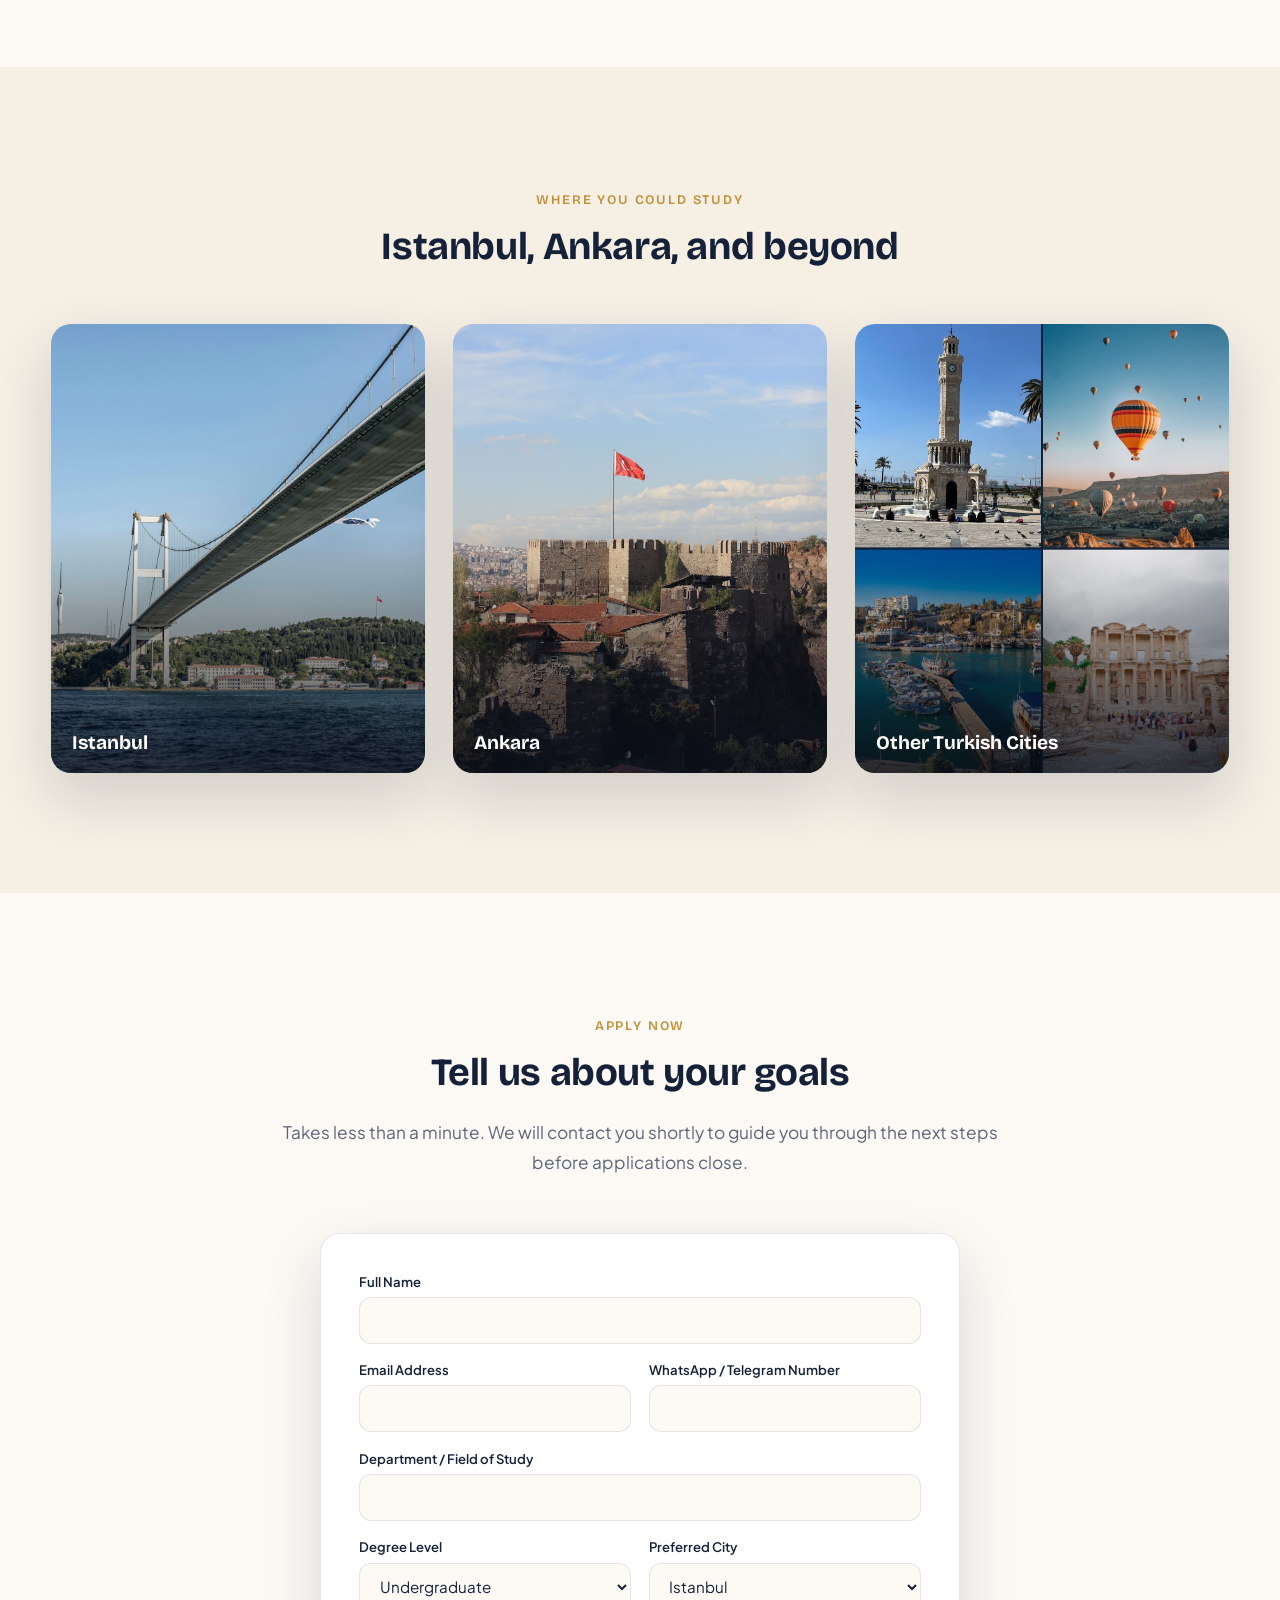
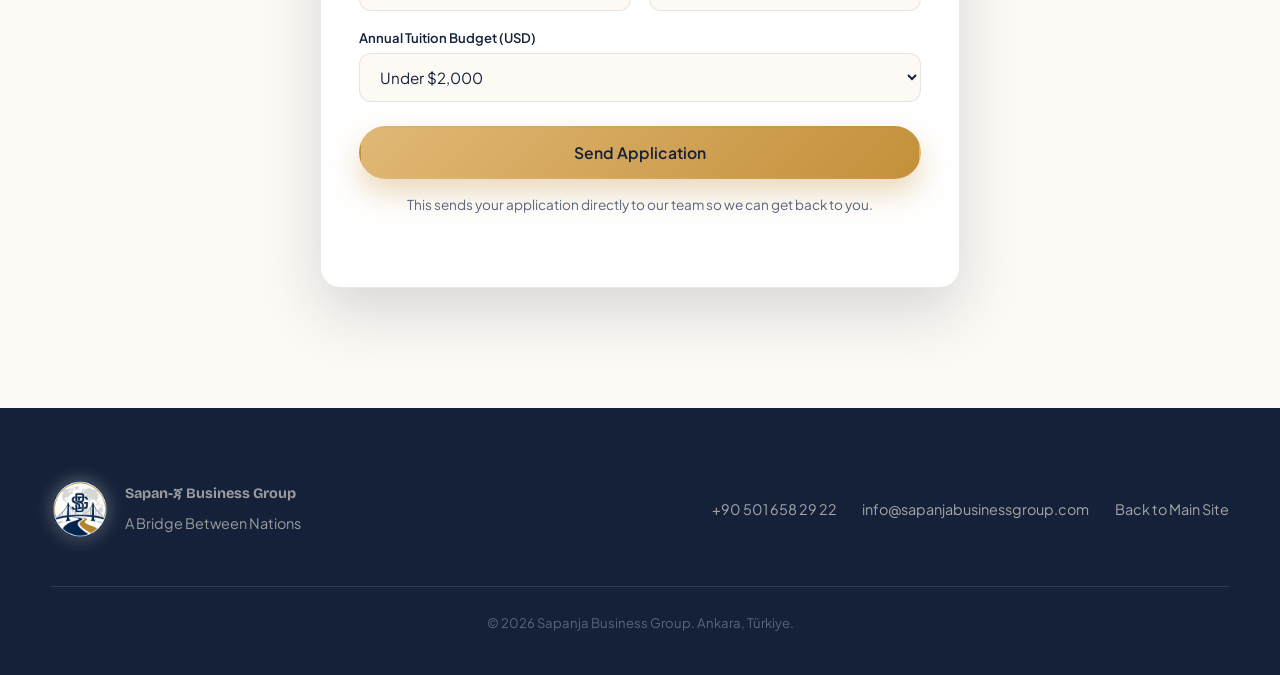
==== commit 7db5800a: "Add "No Payment Before Acceptance" trust line and fix missing investment mention Added a trust badge" ====
--- a/apply.html
+++ b/apply.html
@@ -25,6 +25,7 @@
   <div class="preloader-badge">
     <video class="preloader-video" src="assets/animation.mp4" autoplay muted playsinline></video>
   </div>
+  <p class="preloader-text">A Bridge Between Nations</p>
 </div>
 
 <header class="site-header" id="siteHeader">
@@ -80,6 +81,10 @@
     <div class="hero-cta reveal">
       <a href="#apply-form" class="btn btn-gold" data-i18n="hero.cta">Apply Now</a>
     </div>
+    <p class="trust-line reveal">
+      <svg viewBox="0 0 24 24"><path d="M12 3l7 3v6c0 4.5-3 8-7 9-4-1-7-4.5-7-9V6l7-3Z"/><path d="M9 12l2 2 4-4" stroke-linecap="round" stroke-linejoin="round"/></svg>
+      <span data-i18n="hero.trust">No Payment Before Acceptance</span>
+    </p>
 
     <div class="hero-stats reveal">
       <div class="hero-stat">
--- a/css/styles.css
+++ b/css/styles.css
@@ -556,7 +556,7 @@
 /* ---------- Preloader ---------- */
 #preloader{
   position:fixed; inset:0; z-index:9999; background: var(--sand);
-  display:flex; align-items:center; justify-content:center;
+  display:flex; flex-direction:column; align-items:center; justify-content:center; gap:1.3rem;
   transition: opacity .6s var(--ease), visibility .6s var(--ease);
 }
 #preloader.done{ opacity:0; visibility:hidden; }
@@ -571,6 +571,20 @@
   transform: scale(1.24);
   mix-blend-mode: multiply;
 }
+.preloader-text{
+  display:flex; flex-direction:column; align-items:center; gap:.55rem;
+  font-family:'Bricolage Grotesque',sans-serif; font-weight:700;
+  color: var(--navy); text-transform:uppercase; letter-spacing:.16em;
+  font-size: clamp(.78rem, 2vw, .98rem); margin:0;
+  opacity:0; transform: translateY(10px);
+  animation: preloaderTextIn .5s cubic-bezier(.16,1,.3,1) .15s forwards;
+}
+.preloader-text::after{
+  content:''; width:0; height:2px; background: var(--gold); border-radius:2px;
+  animation: preloaderLineIn .4s cubic-bezier(.16,1,.3,1) .5s forwards;
+}
+@keyframes preloaderTextIn{ to{ opacity:1; transform: translateY(0); } }
+@keyframes preloaderLineIn{ to{ width:46px; } }
 
 /* ---------- Reveal animation ---------- */
 .reveal{ opacity:0; transform: translateY(28px); transition: opacity .7s var(--ease), transform .7s var(--ease); }
--- a/css/apply.css
+++ b/css/apply.css
@@ -29,6 +29,12 @@
   0%,100%{ box-shadow: 0 0 0 0 rgba(220,174,99,.55); }
   50%{ box-shadow: 0 0 0 6px rgba(220,174,99,0); }
 }
+
+.trust-line{
+  display:flex; align-items:center; gap:.55rem; margin:1.1rem 0 0;
+  color: rgba(245,239,228,.8); font-size:.9rem; font-weight:600;
+}
+.trust-line svg{ width:18px; height:18px; fill:none; stroke: var(--gold-light); stroke-width:1.8; flex-shrink:0; }
 
 .hero-stats{ display:flex; gap: 2.6rem; flex-wrap:wrap; padding-top:2rem; margin-top:2rem; border-top:1px solid rgba(255,255,255,.18); }
 .hero-stat{ display:flex; flex-direction:column; }
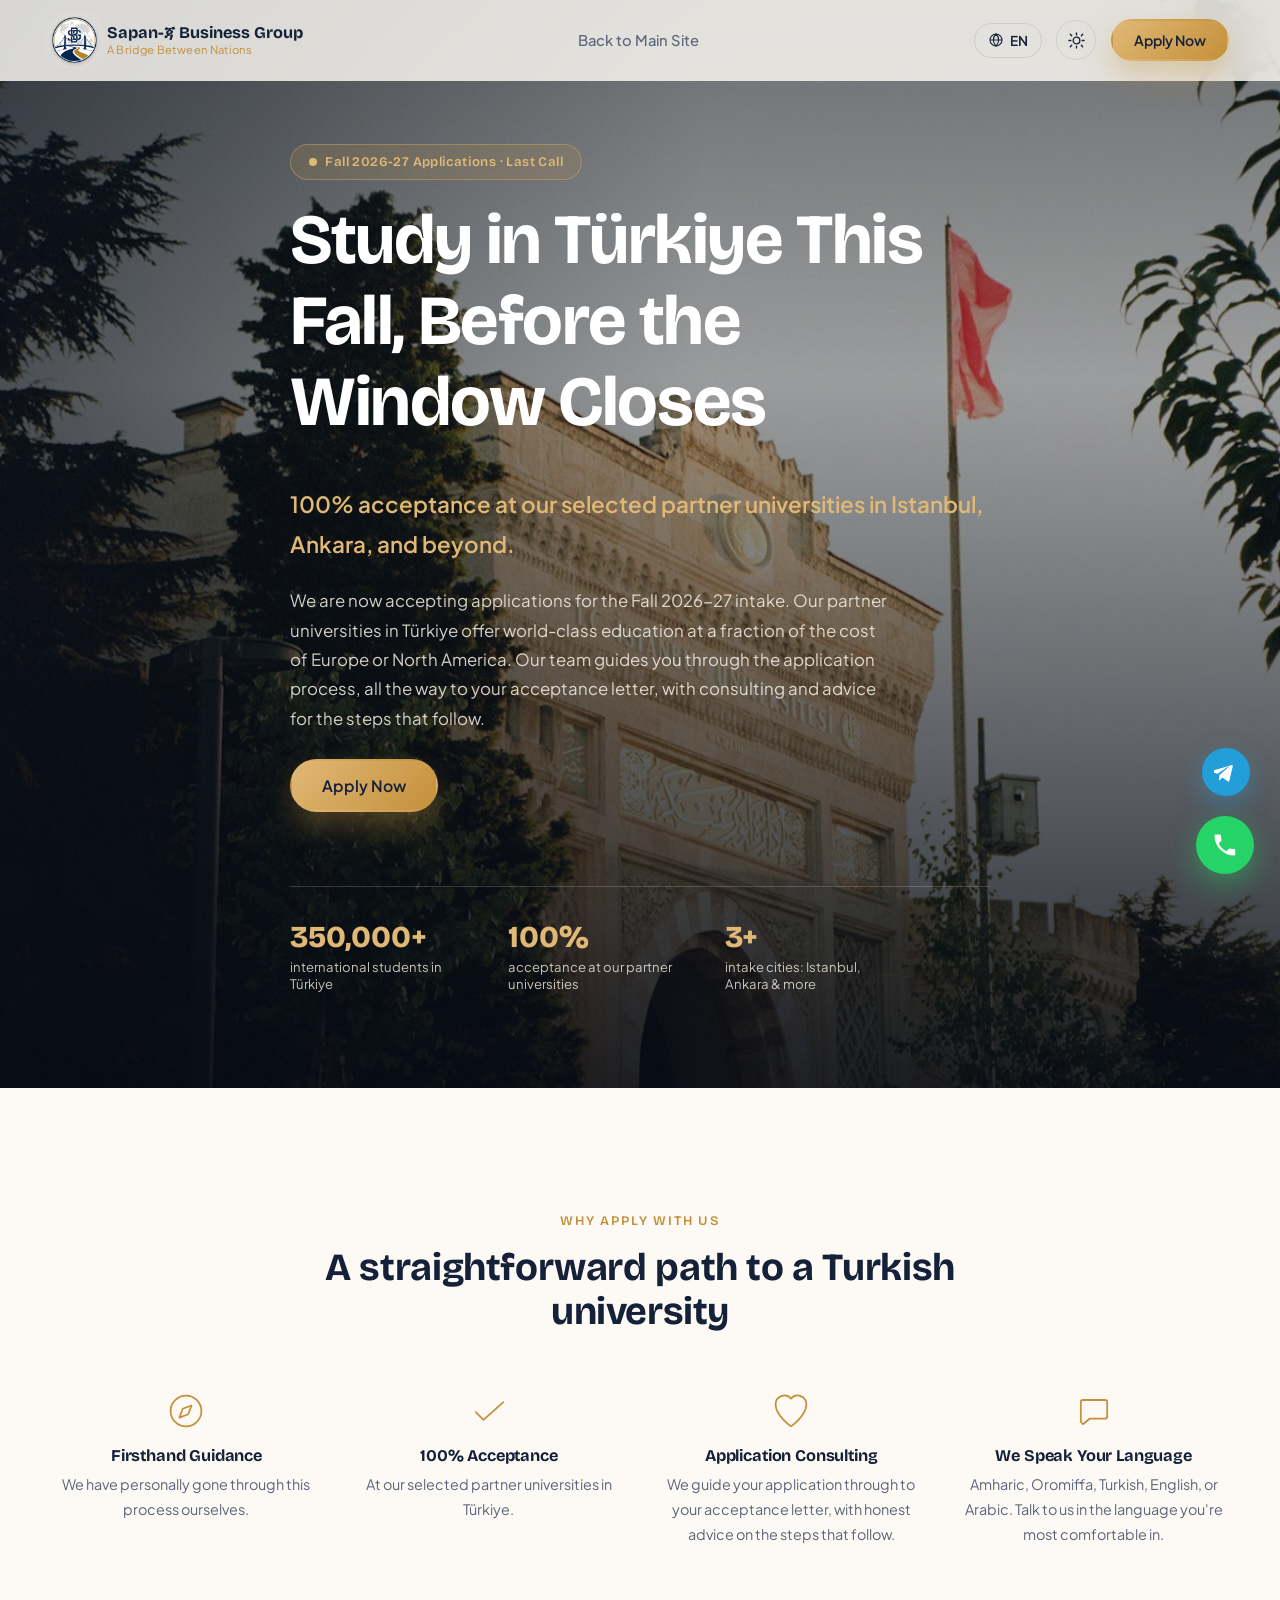
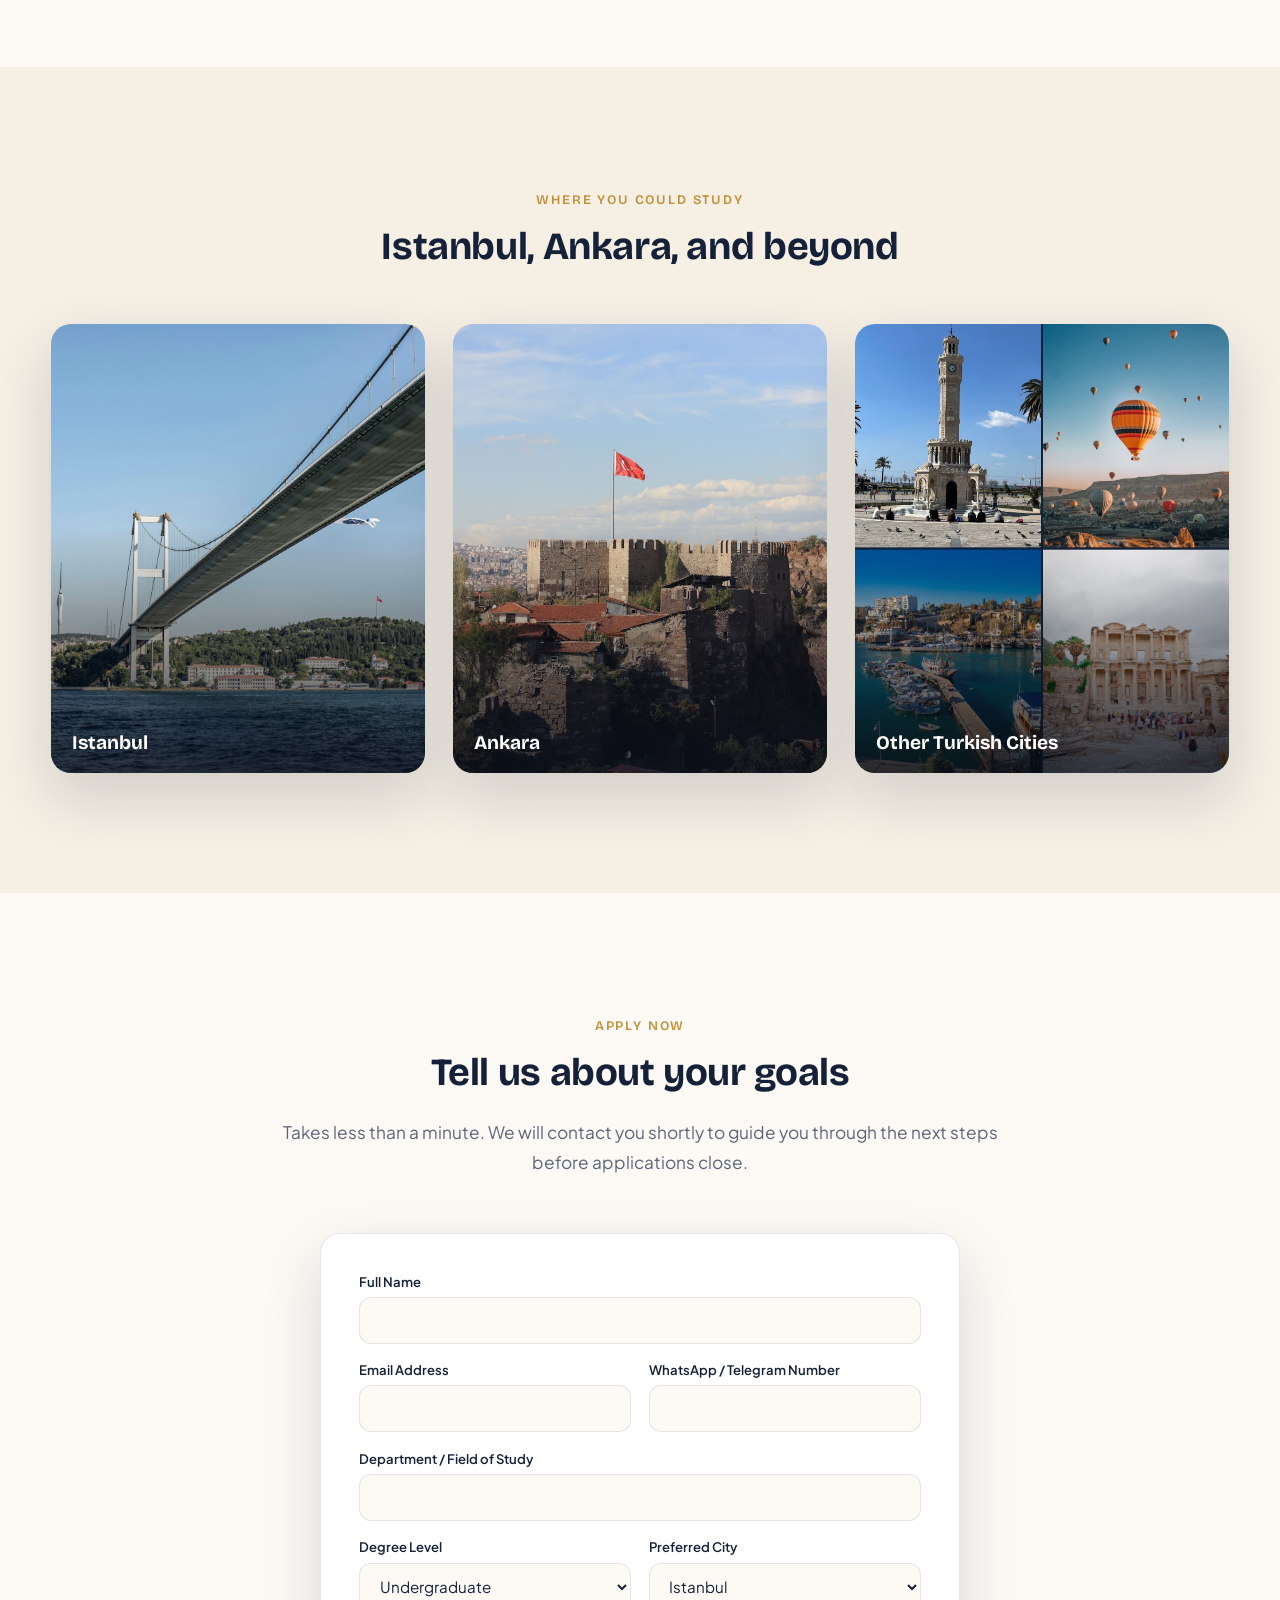
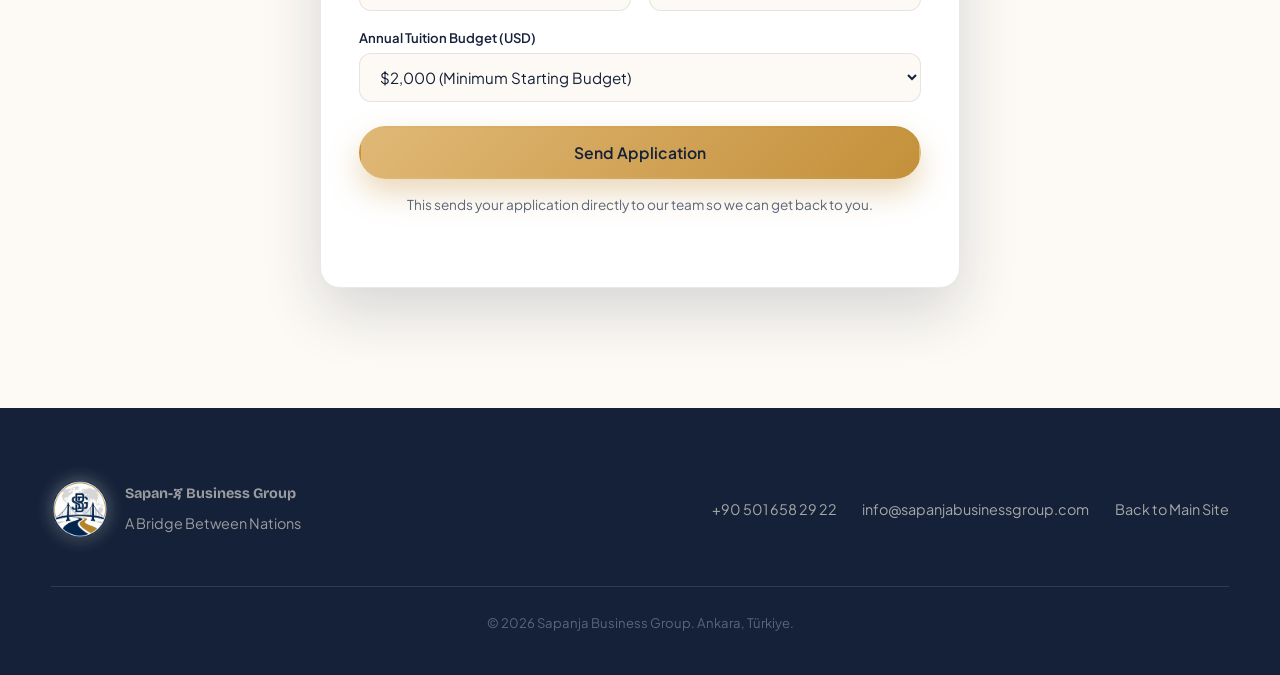
==== commit 6e5b3fa7: "Add success confirmation modal, fix budget copy, log applications to Sheets Replaced the easy-to-mis" ====
--- a/apply.html
+++ b/apply.html
@@ -206,7 +206,7 @@
       <div class="form-field">
         <label for="budget" data-i18n="form.budget">Annual Tuition Budget (USD)</label>
         <select id="budget" name="budget">
-          <option value="b1" data-i18n="form.budget.b1">Under $2,000</option>
+          <option value="b1" data-i18n="form.budget.b1">$2,000 (Minimum Starting Budget)</option>
           <option value="b2" data-i18n="form.budget.b2">$2,000 - $4,000</option>
           <option value="b3" data-i18n="form.budget.b3">$4,000 - $6,000</option>
           <option value="b4" data-i18n="form.budget.b4">$6,000+</option>
@@ -253,6 +253,18 @@
   <svg viewBox="0 0 24 24"><path d="M12 19V5M5 12l7-7 7 7"/></svg>
 </button>
 
+<div class="success-modal" id="successModal" aria-hidden="true">
+  <div class="success-modal-backdrop" id="successModalBackdrop"></div>
+  <div class="success-modal-card" role="dialog" aria-modal="true" aria-labelledby="successModalTitle">
+    <span class="success-modal-check">
+      <svg viewBox="0 0 24 24" fill="none" stroke="#fff" stroke-width="3" stroke-linecap="round" stroke-linejoin="round"><path d="M4 12l5 5L20 6"/></svg>
+    </span>
+    <h3 id="successModalTitle" data-i18n="modal.successTitle">Application Received</h3>
+    <p data-i18n="modal.successBody">Thank you. Your application has reached our team and we will contact you on WhatsApp or Telegram shortly.</p>
+    <button type="button" class="btn btn-gold success-modal-close" id="successModalClose" data-i18n="modal.successClose">Done</button>
+  </div>
+</div>
+
 <script src="js/apply-i18n.js"></script>
 <script src="js/apply.js"></script>
 </body>
--- a/css/apply.css
+++ b/css/apply.css
@@ -1,6 +1,37 @@
 /* ===================================================================
    Sapanja Business Group - Fall 2026-27 application page
 =================================================================== */
+
+/* ---------- Success modal ---------- */
+.success-modal{
+  position:fixed; inset:0; z-index:9998;
+  display:flex; align-items:center; justify-content:center; padding:1.5rem;
+  opacity:0; visibility:hidden; transition: opacity .3s var(--ease), visibility .3s var(--ease);
+}
+.success-modal.open{ opacity:1; visibility:visible; }
+.success-modal-backdrop{
+  position:absolute; inset:0; background: rgba(10,15,26,.6); backdrop-filter: blur(4px);
+}
+.success-modal-card{
+  position:relative; z-index:1; background: var(--surface); color: var(--text);
+  border-radius: var(--radius); box-shadow: var(--shadow-lg);
+  padding: 2.6rem 2.2rem 2.2rem; max-width: 420px; width:100%; text-align:center;
+  transform: translateY(18px) scale(.96); opacity:0;
+  transition: transform .35s var(--ease), opacity .35s var(--ease);
+}
+.success-modal.open .success-modal-card{ transform: translateY(0) scale(1); opacity:1; }
+.success-modal-check{
+  display:flex; align-items:center; justify-content:center;
+  width:64px; height:64px; border-radius:50%; margin:0 auto 1.2rem;
+  background: linear-gradient(135deg,#3fb87f,#2a9d63);
+  box-shadow: 0 10px 24px rgba(42,157,99,.35);
+}
+.success-modal-check svg{ width:30px; height:30px; }
+.success-modal-card h3{
+  font-family:'Bricolage Grotesque',sans-serif; font-size:1.35rem; margin-bottom:.7rem;
+}
+.success-modal-card p{ color: var(--text-muted); font-size:.96rem; line-height:1.6; margin-bottom:1.6rem; }
+.success-modal-close{ width:100%; justify-content:center; }
 
 .apply-nav{ margin-inline:auto; }
 .apply-nav a{
